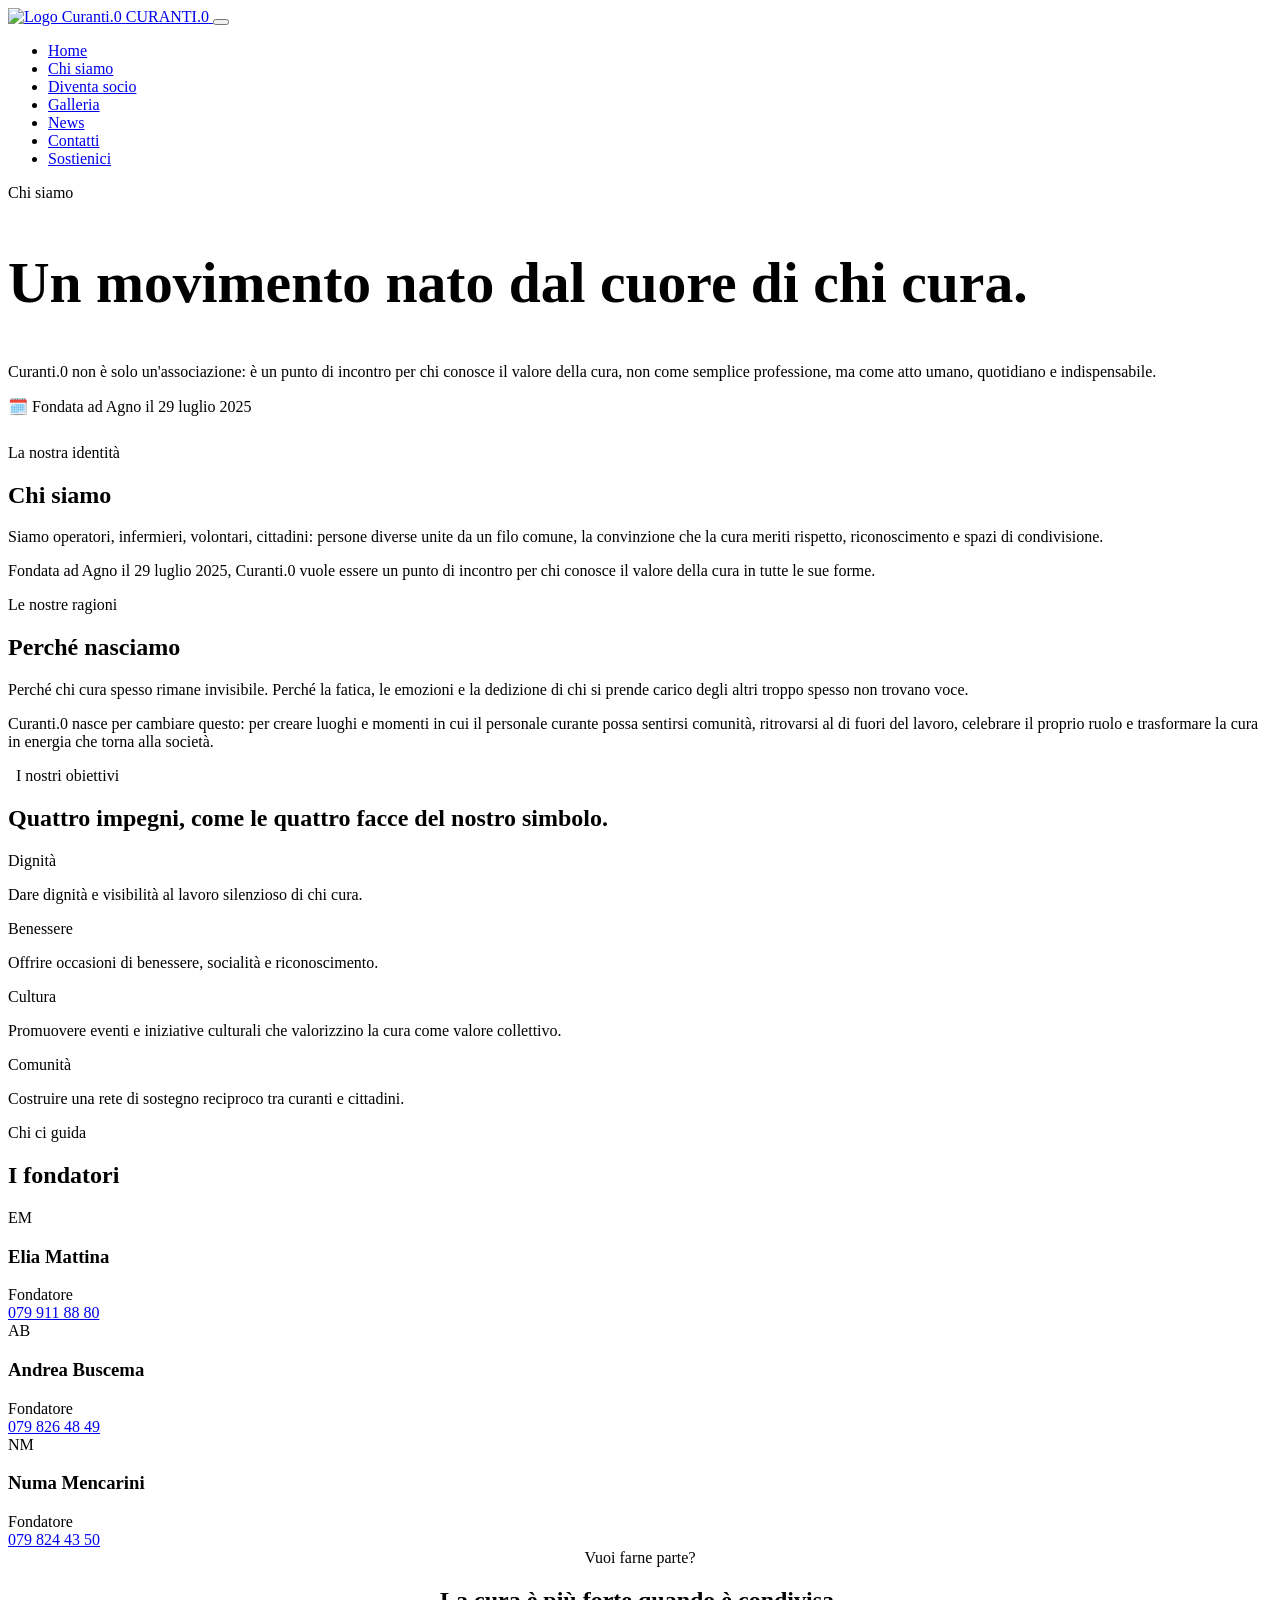
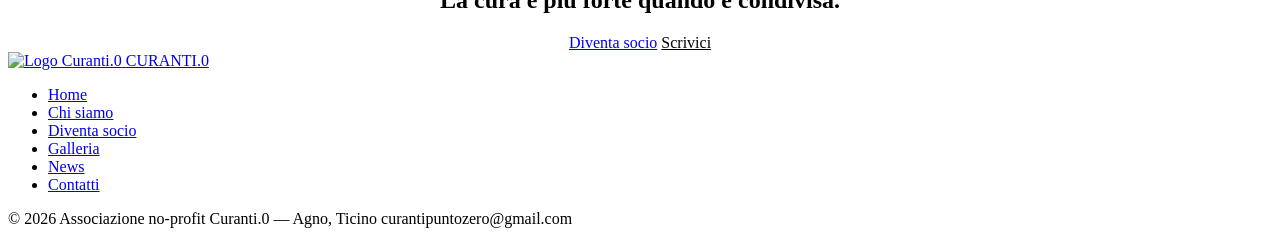
==== chi-siamo.html @ eda499f6 "Add files via upload PRIMO CARICAMENTO SITO" ====
<!DOCTYPE html>
<html lang="it">
<head>
<meta charset="UTF-8">
<meta name="viewport" content="width=device-width, initial-scale=1.0">
<title>Chi siamo — Curanti.0</title>
<meta name="description" content="Curanti.0 nasce ad Agno il 29 luglio 2025: scopri la nostra storia, perché siamo nati e i nostri obiettivi.">
<link rel="icon" href="assets/logo-mark.png">
<link rel="stylesheet" href="css/style.css">
</head>
<body>

<header class="site-header">
  <nav class="nav">
    <a href="index.html" class="brand">
      <img src="assets/logo-mark.png" alt="Logo Curanti.0">
      <span class="brand-word">CURANTI<span class="zero">.0</span></span>
    </a>
    <button class="nav-toggle" aria-label="Apri il menu" aria-expanded="false">
      <span></span>
    </button>
    <ul class="nav-links">
      <li><a href="index.html">Home</a></li>
      <li><a href="chi-siamo.html" aria-current="page">Chi siamo</a></li>
      <li><a href="diventa-socio.html">Diventa socio</a></li>
      <li><a href="galleria.html">Galleria</a></li>
      <li><a href="news.html">News</a></li>
      <li><a href="contatti.html">Contatti</a></li>
      <li><a href="diventa-socio.html" class="nav-cta">Sostienici</a></li>
    </ul>
  </nav>
</header>

<main>

  <section class="hero wrap" style="padding-bottom: 10px;">
    <div>
      <span class="eyebrow">Chi siamo</span>
      <h1 style="font-size: clamp(2.2rem, 4.6vw, 3.6rem);">Un movimento nato dal cuore di chi cura.</h1>
      <p class="lede">Curanti.0 non è solo un'associazione: è un punto di incontro per chi conosce il valore della cura, non come semplice professione, ma come atto umano, quotidiano e indispensabile.</p>
      <div class="badge">🗓️ Fondata ad Agno il 29 luglio 2025</div>
    </div>
      <div class="hero-visual mini" aria-hidden="true">
      <img src="assets/logo-mark.png" alt="" class="hero-logo-img">
    </div>
    </div>
</section>

  <section>
    <div class="wrap grid-2 reveal">
      <div>
        <span class="eyebrow">La nostra identità</span>
        <h2>Chi siamo</h2>
      </div>
      <div>
        <p>Siamo operatori, infermieri, volontari, cittadini: persone diverse unite da un filo comune, la convinzione che la cura meriti rispetto, riconoscimento e spazi di condivisione.</p>
        <p>Fondata ad Agno il 29 luglio 2025, Curanti.0 vuole essere un punto di incontro per chi conosce il valore della cura in tutte le sue forme.</p>
      </div>
    </div>
  </section>

  <section class="section-alt">
    <div class="wrap grid-2 reveal">
      <div>
        <span class="eyebrow">Le nostre ragioni</span>
        <h2>Perché nasciamo</h2>
      </div>
      <div>
        <p>Perché chi cura spesso rimane invisibile. Perché la fatica, le emozioni e la dedizione di chi si prende carico degli altri troppo spesso non trovano voce.</p>
        <p>Curanti.0 nasce per cambiare questo: per creare luoghi e momenti in cui il personale curante possa sentirsi comunità, ritrovarsi al di fuori del lavoro, celebrare il proprio ruolo e trasformare la cura in energia che torna alla società.</p>
      </div>
    </div>
  </section>

  <section>
    <div class="wrap">
      <div class="section-head reveal">
        <span class="eyebrow"><span class="cross-dots"><span></span><span></span><span></span><span></span></span>&nbsp; I nostri obiettivi</span>
        <h2>Quattro impegni, come le quattro facce del nostro simbolo.</h2>
      </div>
      <div class="obj-cross reveal">
        <div class="obj-card c-forest">
          <span class="num">Dignità</span>
          <p>Dare dignità e visibilità al lavoro silenzioso di chi cura.</p>
        </div>
        <div class="obj-card c-amber">
          <span class="num">Benessere</span>
          <p>Offrire occasioni di benessere, socialità e riconoscimento.</p>
        </div>
        <div class="obj-card c-teal">
          <span class="num">Cultura</span>
          <p>Promuovere eventi e iniziative culturali che valorizzino la cura come valore collettivo.</p>
        </div>
        <div class="obj-card c-vermillion">
          <span class="num">Comunità</span>
          <p>Costruire una rete di sostegno reciproco tra curanti e cittadini.</p>
        </div>
      </div>
    </div>
  </section>

  <section class="section-alt">
    <div class="wrap">
      <div class="section-head reveal">
        <span class="eyebrow">Chi ci guida</span>
        <h2>I fondatori</h2>
      </div>
      <div class="grid-3 reveal">
        <div class="founder-card">
          <div class="founder-avatar" style="background:var(--forest);">EM</div>
          <h3>Elia Mattina</h3>
          <p style="margin:0;">Fondatore</p>
          <a href="tel:+41799118880">079 911 88 80</a>
        </div>
        <div class="founder-card">
          <div class="founder-avatar" style="background:var(--teal);">AB</div>
          <h3>Andrea Buscema</h3>
          <p style="margin:0;">Fondatore</p>
          <a href="tel:+41798264849">079 826 48 49</a>
        </div>
        <div class="founder-card">
          <div class="founder-avatar" style="background:var(--vermillion);">NM</div>
          <h3>Numa Mencarini</h3>
          <p style="margin:0;">Fondatore</p>
          <a href="tel:+41798244350">079 824 43 50</a>
        </div>
      </div>
    </div>
  </section>

  <section class="section-dark">
    <div class="wrap reveal" style="text-align:center;">
      <span class="eyebrow" style="justify-content:center;">Vuoi farne parte?</span>
      <h2>La cura è più forte quando è condivisa.</h2>
      <div class="btn-row" style="justify-content:center;">
        <a href="diventa-socio.html" class="btn btn-primary">Diventa socio</a>
        <a href="contatti.html" class="btn btn-ghost" style="border-color:var(--paper); color:var(--paper);">Scrivici</a>
      </div>
    </div>
  </section>

</main>

<footer class="site-footer">
  <div class="wrap">
    <div class="footer-top">
      <a href="index.html" class="footer-brand">
        <img src="assets/logo-mark.png" alt="Logo Curanti.0">
        <span class="brand-word">CURANTI<span class="zero">.0</span></span>
      </a>
      <ul class="footer-nav">
        <li><a href="index.html">Home</a></li>
        <li><a href="chi-siamo.html">Chi siamo</a></li>
        <li><a href="diventa-socio.html">Diventa socio</a></li>
        <li><a href="galleria.html">Galleria</a></li>
        <li><a href="news.html">News</a></li>
        <li><a href="contatti.html">Contatti</a></li>
      </ul>
    </div>
    <div class="footer-bottom">
      <span>© 2026 Associazione no-profit Curanti.0 — Agno, Ticino</span>
      <span>curantipuntozero@gmail.com</span>
    </div>
  </div>
</footer>

<script src="js/script.js"></script>
</body>
</html>
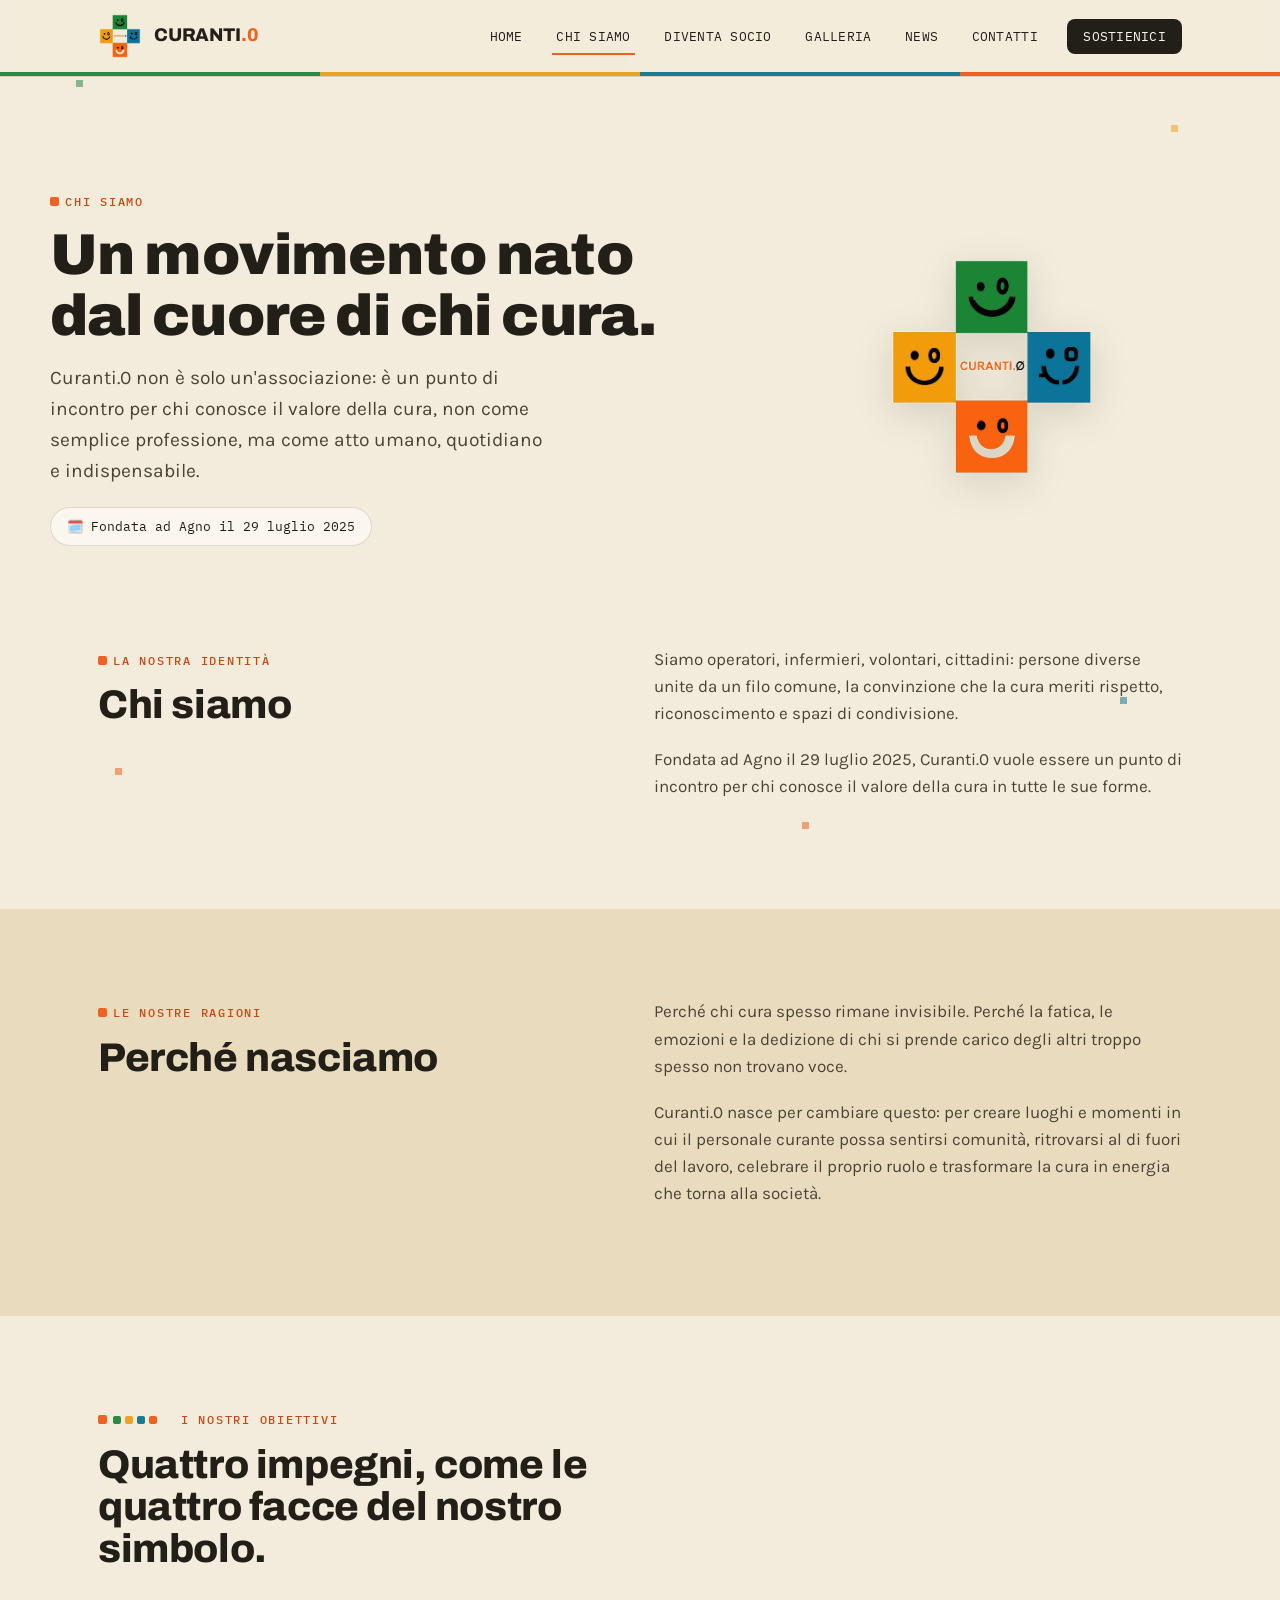
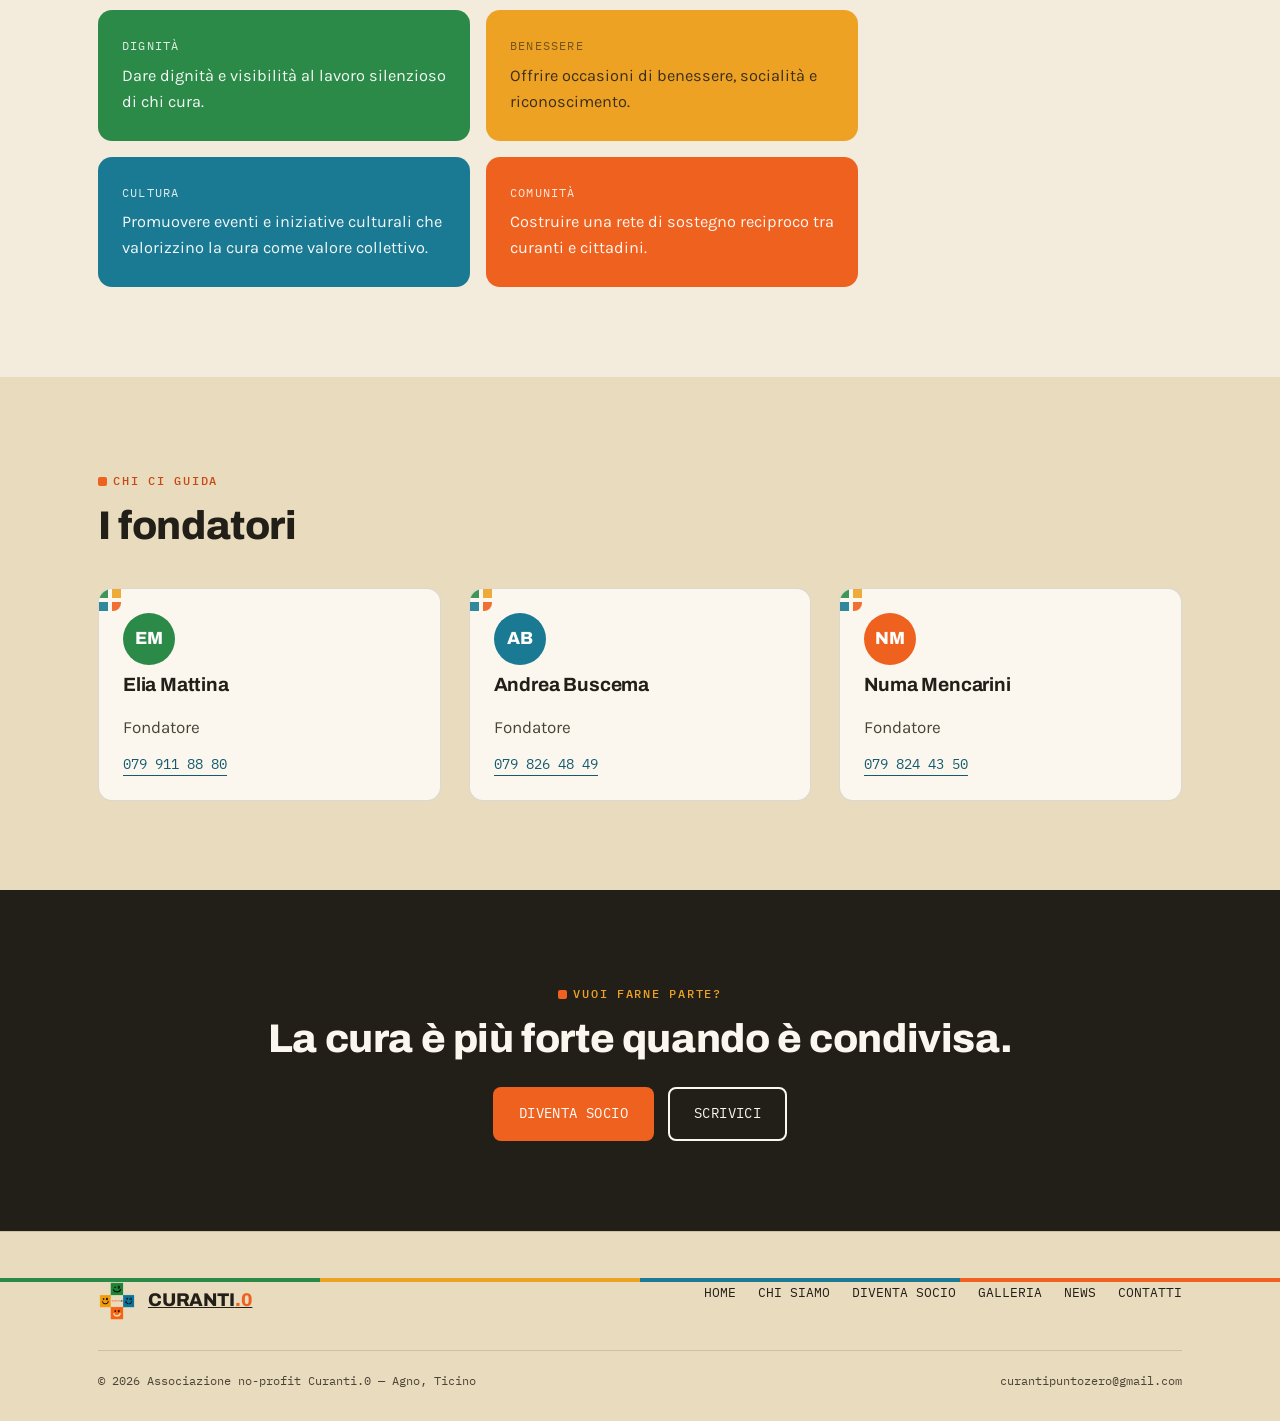
==== commit e6696baa: "Add files via upload correzione primo invio file" ====
--- a/chi-siamo.html
+++ b/chi-siamo.html
@@ -5,15 +5,15 @@
 <meta name="viewport" content="width=device-width, initial-scale=1.0">
 <title>Chi siamo — Curanti.0</title>
 <meta name="description" content="Curanti.0 nasce ad Agno il 29 luglio 2025: scopri la nostra storia, perché siamo nati e i nostri obiettivi.">
-<link rel="icon" href="assets/logo-mark.png">
-<link rel="stylesheet" href="css/style.css">
+<link rel="icon" href="logo-mark.png">
+<link rel="stylesheet" href="style.css">
 </head>
 <body>
 
 <header class="site-header">
   <nav class="nav">
     <a href="index.html" class="brand">
-      <img src="assets/logo-mark.png" alt="Logo Curanti.0">
+      <img src="logo-mark.png" alt="Logo Curanti.0">
       <span class="brand-word">CURANTI<span class="zero">.0</span></span>
     </a>
     <button class="nav-toggle" aria-label="Apri il menu" aria-expanded="false">
@@ -41,7 +41,7 @@
       <div class="badge">🗓️ Fondata ad Agno il 29 luglio 2025</div>
     </div>
       <div class="hero-visual mini" aria-hidden="true">
-      <img src="assets/logo-mark.png" alt="" class="hero-logo-img">
+      <img src="logo-mark.png" alt="" class="hero-logo-img">
     </div>
     </div>
 </section>
@@ -145,7 +145,7 @@
   <div class="wrap">
     <div class="footer-top">
       <a href="index.html" class="footer-brand">
-        <img src="assets/logo-mark.png" alt="Logo Curanti.0">
+        <img src="logo-mark.png" alt="Logo Curanti.0">
         <span class="brand-word">CURANTI<span class="zero">.0</span></span>
       </a>
       <ul class="footer-nav">
@@ -164,6 +164,6 @@
   </div>
 </footer>
 
-<script src="js/script.js"></script>
+<script src="script.js"></script>
 </body>
 </html>
--- a/style.css
+++ b/style.css
@@ -0,0 +1,679 @@
+/* ===========================================================
+   CURANTI.0 — Design system
+   Palette derivata dal logomark a croce (verde / ambra / teal / vermiglio)
+   =========================================================== */
+
+@import url('https://fonts.googleapis.com/css2?family=Archivo:ital,wght@0,500;0,600;0,700;0,800;0,900;1,600&family=Karla:ital,wght@0,400;0,500;0,600;0,700;1,400&family=IBM+Plex+Mono:wght@400;500&display=swap');
+
+:root{
+  /* --- colore --- */
+  --cream:        #F3ECDC;
+  --cream-deep:   #E9DBBD;
+  --paper:        #FBF7EE;
+  --ink:          #221F19;
+  --ink-soft:     #4A4438;
+
+  --forest:       #2C8A49;
+  --forest-deep:  #1F6837;
+  --amber:        #EEA224;
+  --amber-deep:   #C97F0F;
+  --teal:         #1B7A93;
+  --teal-deep:    #145B6E;
+  --vermillion:   #EF611E;
+  --vermillion-deep: #C84813;
+  --coral:        #E15845;
+
+  --line: rgba(34,31,25,0.14);
+
+  /* --- tipografia --- */
+  --font-display: 'Archivo', sans-serif;
+  --font-body: 'Karla', sans-serif;
+  --font-mono: 'IBM Plex Mono', monospace;
+
+  /* --- misure --- */
+  --maxw: 1180px;
+  --radius: 14px;
+  --radius-sm: 8px;
+}
+
+*, *::before, *::after{ box-sizing: border-box; }
+
+html{ scroll-behavior: smooth; }
+@media (prefers-reduced-motion: reduce){
+  html{ scroll-behavior: auto; }
+  *, *::before, *::after{
+    animation-duration: 0.001ms !important;
+    animation-iteration-count: 1 !important;
+    transition-duration: 0.001ms !important;
+    scroll-behavior: auto !important;
+  }
+}
+
+body{
+  margin: 0;
+  background: var(--cream);
+  color: var(--ink);
+  font-family: var(--font-body);
+  font-size: 17px;
+  line-height: 1.6;
+  -webkit-font-smoothing: antialiased;
+}
+
+img{ max-width: 100%; display: block; }
+a{ color: inherit; }
+
+h1,h2,h3{
+  font-family: var(--font-display);
+  font-weight: 800;
+  line-height: 1.05;
+  margin: 0 0 0.5em;
+  letter-spacing: -0.01em;
+}
+h1{ font-size: clamp(2.4rem, 5.4vw, 4.4rem); font-weight: 900; }
+h2{ font-size: clamp(1.7rem, 3.2vw, 2.5rem); }
+h3{ font-size: 1.2rem; font-weight: 700; }
+
+p{ margin: 0 0 1.1em; color: var(--ink-soft); max-width: 62ch; }
+
+.eyebrow{
+  display: inline-flex;
+  align-items: center;
+  gap: 0.5em;
+  font-family: var(--font-mono);
+  font-size: 0.78rem;
+  letter-spacing: 0.14em;
+  text-transform: uppercase;
+  color: var(--vermillion-deep);
+  font-weight: 500;
+  margin-bottom: 1.1em;
+}
+.eyebrow::before{
+  content:'';
+  display:block;
+  width: 9px; height: 9px;
+  background: var(--vermillion);
+  border-radius: 2px;
+}
+
+.wrap{
+  max-width: var(--maxw);
+  margin: 0 auto;
+  padding: 0 clamp(20px, 4vw, 48px);
+}
+
+:focus-visible{
+  outline: 3px solid var(--teal);
+  outline-offset: 3px;
+  border-radius: 4px;
+}
+
+/* ---------------- Cross dot motif (piccolo, usato come divisore ricorrente) ---------------- */
+.cross-dots{
+  display: inline-grid;
+  grid-template-columns: repeat(4, 8px);
+  gap: 4px;
+  vertical-align: middle;
+}
+.cross-dots span{ width: 8px; height: 8px; border-radius: 2px; }
+.cross-dots span:nth-child(1){ background: var(--forest); }
+.cross-dots span:nth-child(2){ background: var(--amber); }
+.cross-dots span:nth-child(3){ background: var(--teal); }
+.cross-dots span:nth-child(4){ background: var(--vermillion); }
+
+/* ---------------- Header / nav ---------------- */
+.site-header{
+  position: sticky;
+  top: 0;
+  z-index: 50;
+  background: rgba(243,236,220,0.86);
+  backdrop-filter: saturate(140%) blur(10px);
+  border-bottom: 1px solid var(--line);
+}
+.site-header::after{
+  content: "";
+  display: block;
+  height: 4px;
+  background: linear-gradient(to right,
+    var(--forest) 0 25%, var(--amber) 25% 50%,
+    var(--teal) 50% 75%, var(--vermillion) 75% 100%);
+}
+.site-footer{ position: relative; }
+.site-footer::before{
+  content: "";
+  display: block;
+  height: 4px;
+  background: linear-gradient(to right,
+    var(--forest) 0 25%, var(--amber) 25% 50%,
+    var(--teal) 50% 75%, var(--vermillion) 75% 100%);
+}
+
+/* Texture di fondo: piccoli quadrati sparsi nei quattro colori del logomark,
+   stessa "grammatica" visiva della croce — non un gradiente decorativo generico */
+body{ position: relative; }
+body::before{
+  content: "";
+  position: fixed;
+  inset: 0;
+  z-index: -1;
+  pointer-events: none;
+  opacity: .55;
+  background-image:
+    linear-gradient(var(--forest) 0 0), linear-gradient(var(--amber) 0 0),
+    linear-gradient(var(--teal) 0 0), linear-gradient(var(--vermillion) 0 0),
+    linear-gradient(var(--forest) 0 0), linear-gradient(var(--vermillion) 0 0);
+  background-size: 7px 7px;
+  background-repeat: no-repeat;
+  background-position:
+    6% 9%, 92% 14%, 88% 78%, 9% 86%, 48% 6%, 63% 92%;
+}
+@media (max-width: 640px){ body::before{ opacity: .35; } }
+.nav{
+  display: flex;
+  align-items: center;
+  justify-content: space-between;
+  padding: 14px clamp(20px, 4vw, 48px);
+  max-width: var(--maxw);
+  margin: 0 auto;
+}
+.brand{
+  display: flex;
+  align-items: center;
+  gap: 12px;
+  text-decoration: none;
+  color: var(--ink);
+}
+.brand img{
+  width: 44px; height: 44px;
+  object-fit: contain;
+}
+.brand-word{
+  font-family: var(--font-display);
+  font-weight: 800;
+  font-size: 1.15rem;
+  letter-spacing: -0.01em;
+}
+.brand-word .zero{ color: var(--vermillion); }
+
+.nav-links{
+  display: flex;
+  align-items: center;
+  gap: clamp(8px, 2vw, 30px);
+  list-style: none;
+  margin: 0; padding: 0;
+  font-family: var(--font-mono);
+  font-size: 0.82rem;
+  letter-spacing: 0.02em;
+  text-transform: uppercase;
+}
+.nav-links a{
+  text-decoration: none;
+  padding: 8px 4px;
+  border-bottom: 2px solid transparent;
+  transition: border-color .15s ease, color .15s ease;
+}
+.nav-links a:hover, .nav-links a[aria-current="page"]{
+  border-color: var(--vermillion);
+}
+.nav-cta{
+  font-family: var(--font-mono) !important;
+  background: var(--ink);
+  color: var(--paper) !important;
+  padding: 9px 16px !important;
+  border-radius: var(--radius-sm);
+  border-bottom: none !important;
+}
+.nav-cta:hover{ background: var(--vermillion-deep); border-color: transparent !important; }
+
+.nav-toggle{
+  display: none;
+  background: none;
+  border: 1px solid var(--line);
+  border-radius: 8px;
+  width: 42px; height: 38px;
+  cursor: pointer;
+  align-items: center;
+  justify-content: center;
+}
+.nav-toggle span, .nav-toggle span::before, .nav-toggle span::after{
+  content:'';
+  display:block;
+  width: 18px; height: 2px;
+  background: var(--ink);
+  position: relative;
+  transition: transform .2s ease, opacity .2s ease;
+}
+.nav-toggle span::before{ position:absolute; top:-6px; }
+.nav-toggle span::after{ position:absolute; top:6px; }
+
+@media (max-width: 780px){
+  .nav-toggle{ display: inline-flex; }
+  .nav-links{
+    position: absolute;
+    top: 100%; left: 0; right: 0;
+    background: var(--paper);
+    flex-direction: column;
+    align-items: flex-start;
+    gap: 4px;
+    padding: 14px clamp(20px,4vw,48px) 20px;
+    border-bottom: 1px solid var(--line);
+    display: none;
+  }
+  .nav-links.open{ display: flex; }
+  .nav-links a{ width: 100%; padding: 10px 0; }
+  .nav-cta{ width: fit-content; }
+}
+
+/* ---------------- Buttons ---------------- */
+.btn{
+  display: inline-flex;
+  align-items: center;
+  gap: 0.5em;
+  font-family: var(--font-mono);
+  font-size: 0.85rem;
+  letter-spacing: 0.03em;
+  text-transform: uppercase;
+  text-decoration: none;
+  padding: 14px 24px;
+  border-radius: var(--radius-sm);
+  border: 2px solid transparent;
+  cursor: pointer;
+  transition: transform .15s ease, background .15s ease, border-color .15s ease, color .15s ease;
+}
+.btn:hover{ transform: translateY(-2px); }
+.btn-primary{ background: var(--vermillion); color: #fff; }
+.btn-primary:hover{ background: var(--vermillion-deep); }
+.btn-ghost{ background: transparent; border-color: var(--ink); color: var(--ink); }
+.btn-ghost:hover{ background: var(--ink); color: var(--paper); }
+.btn-row{ display: flex; flex-wrap: wrap; gap: 14px; margin-top: 1.6em; }
+
+/* ---------------- Hero ---------------- */
+.hero{
+  padding: clamp(56px, 9vw, 110px) 0 clamp(40px, 6vw, 70px);
+  display: grid;
+  grid-template-columns: 1.15fr 0.85fr;
+  gap: clamp(24px, 5vw, 60px);
+  align-items: center;
+}
+.hero h1{ margin-bottom: 0.3em; }
+.hero .lede{ font-size: 1.2rem; max-width: 46ch; }
+
+.hero-visual{
+  position: relative;
+  aspect-ratio: 1 / 1;
+  max-width: 420px;
+  justify-self: center;
+}
+.hero-cross{
+  display: grid;
+  grid-template-columns: repeat(3, 1fr);
+  grid-template-rows: repeat(3, 1fr);
+  width: 100%; height: 100%;
+  gap: 10px;
+}
+.hero-cross .cell{
+  border-radius: var(--radius);
+  opacity: 0;
+  transform: scale(.7);
+  animation: pop .55s cubic-bezier(.2,.8,.3,1.2) forwards;
+}
+.hero-cross .cell.top{ grid-column: 2; grid-row: 1; background: var(--forest); animation-delay: .05s;}
+.hero-cross .cell.left{ grid-column: 1; grid-row: 2; background: var(--amber); animation-delay: .17s;}
+.hero-cross .cell.center{ grid-column: 2; grid-row: 2; background: var(--paper); display:flex; align-items:center; justify-content:center; animation-delay: .29s; border: 1px solid var(--line);}
+.hero-cross .cell.right{ grid-column: 3; grid-row: 2; background: var(--teal); animation-delay: .41s;}
+.hero-cross .cell.bottom{ grid-column: 2; grid-row: 3; background: var(--vermillion); animation-delay: .53s;}
+.hero-cross .cell.center span{
+  font-family: var(--font-display);
+  font-weight: 900;
+  color: var(--vermillion);
+  font-size: clamp(0.9rem, 2vw, 1.3rem);
+}
+@keyframes pop{
+  to{ opacity: 1; transform: scale(1); }
+}
+@media (prefers-reduced-motion: reduce){
+  .hero-cross .cell{ opacity: 1; transform: scale(1); animation: none; }
+}
+
+@media (max-width: 860px){
+  .hero{ grid-template-columns: 1fr; }
+  .hero-visual{ order: -1; max-width: 260px; }
+}
+
+.hero-visual.mini{ max-width: 210px; }
+.hero-logo-img{
+  width: 100%;
+  height: auto;
+  display: block;
+  filter: drop-shadow(0 18px 30px rgba(31, 26, 20, 0.16));
+}
+.hero-visual.mini .hero-logo-img{
+  filter: drop-shadow(0 10px 18px rgba(31, 26, 20, 0.14));
+}
+@media (max-width: 860px){ .hero-visual.mini{ max-width: 170px; } }
+
+/* ---------------- Sections ---------------- */
+section{ padding: clamp(50px, 7vw, 90px) 0; }
+.section-alt{ background: var(--cream-deep); }
+.section-dark{ background: var(--ink); color: var(--paper); }
+.section-dark p{ color: rgba(251,247,238,0.78); }
+.section-dark .eyebrow{ color: var(--amber); }
+
+.section-head{ max-width: 62ch; margin-bottom: 2.4em; }
+
+.divider-swoosh{
+  width: 130px;
+  height: 18px;
+  margin: 1.6em 0 1.8em;
+}
+
+/* Timbro a croce nell'angolo delle card — miniatura del logomark, non un bordo generico */
+.info-card, .founder-card, .fee-card, .news-card{ position: relative; overflow: hidden; }
+.info-card::before, .founder-card::before, .fee-card::before, .news-card::before{
+  content: "";
+  position: absolute;
+  top: 0; left: 0;
+  width: 22px; height: 22px;
+  background-image:
+    linear-gradient(var(--forest) 0 0), linear-gradient(var(--amber) 0 0),
+    linear-gradient(var(--teal) 0 0), linear-gradient(var(--vermillion) 0 0);
+  background-size: 9px 9px;
+  background-repeat: no-repeat;
+  background-position: 0 0, 13px 0, 0 13px, 13px 13px;
+  border-bottom-right-radius: var(--radius-sm);
+  opacity: .9;
+}
+.fee-card.highlight::before{ opacity: 1; filter: brightness(1.15); }
+
+/* ---------------- Grid / cards ---------------- */
+.grid-2{ display: grid; grid-template-columns: repeat(2, 1fr); gap: clamp(18px, 3vw, 28px); }
+.grid-3{ display: grid; grid-template-columns: repeat(3, 1fr); gap: clamp(18px, 3vw, 28px); }
+@media (max-width: 860px){ .grid-2, .grid-3{ grid-template-columns: 1fr; } }
+
+.card{
+  background: var(--paper);
+  border: 1px solid var(--line);
+  border-radius: var(--radius);
+  padding: clamp(22px, 3vw, 30px);
+}
+
+/* ---- griglia obiettivi a forma di croce (richiama il logomark) ---- */
+.obj-cross{
+  display: grid;
+  grid-template-columns: repeat(2, minmax(0,1fr));
+  grid-template-rows: repeat(2, auto);
+  gap: 16px;
+  max-width: 760px;
+}
+.obj-card{
+  border-radius: var(--radius);
+  padding: 26px 24px;
+  color: #fff;
+  position: relative;
+  overflow: hidden;
+}
+.obj-card .num{
+  font-family: var(--font-mono);
+  font-size: 0.75rem;
+  letter-spacing: .1em;
+  text-transform: uppercase;
+  opacity: .85;
+  display: block;
+  margin-bottom: .6em;
+}
+.obj-card p{ color: rgba(255,255,255,0.94); margin: 0; font-size: 1.02rem; }
+.obj-card.c-forest{ background: var(--forest); }
+.obj-card.c-amber{ background: var(--amber); color: var(--ink); }
+.obj-card.c-amber p{ color: rgba(34,31,25,0.88); }
+.obj-card.c-amber .num{ color: rgba(34,31,25,0.7); }
+.obj-card.c-teal{ background: var(--teal); }
+.obj-card.c-vermillion{ background: var(--vermillion); }
+@media (max-width: 640px){
+  .obj-cross{ grid-template-columns: 1fr; }
+}
+
+/* ---------------- Founders ---------------- */
+.founder-card{
+  background: var(--paper);
+  border: 1px solid var(--line);
+  border-radius: var(--radius);
+  padding: 24px;
+  display: flex;
+  flex-direction: column;
+  gap: 10px;
+}
+.founder-avatar{
+  width: 52px; height: 52px;
+  border-radius: 50%;
+  display: flex; align-items: center; justify-content: center;
+  font-family: var(--font-display);
+  font-weight: 800;
+  color: #fff;
+  font-size: 1.1rem;
+}
+.founder-card a{
+  font-family: var(--font-mono);
+  font-size: 0.9rem;
+  text-decoration: none;
+  color: var(--teal-deep);
+  border-bottom: 1px solid var(--teal-deep);
+  width: fit-content;
+}
+
+/* ---------------- Contatti / info cards ---------------- */
+.info-card{
+  background: var(--paper);
+  border: 1px solid var(--line);
+  border-radius: var(--radius);
+  padding: 26px;
+}
+.info-card .label{
+  font-family: var(--font-mono);
+  font-size: .72rem;
+  text-transform: uppercase;
+  letter-spacing: .1em;
+  color: var(--vermillion-deep);
+  display: block;
+  margin-bottom: .5em;
+}
+.info-card .value{
+  font-family: var(--font-display);
+  font-weight: 700;
+  font-size: 1.15rem;
+}
+.info-card a{ text-decoration: none; }
+.info-card a:hover{ text-decoration: underline; }
+
+/* ---------------- Badge ---------------- */
+.badge{
+  display: inline-flex;
+  align-items: center;
+  gap: .6em;
+  font-family: var(--font-mono);
+  font-size: .82rem;
+  background: var(--paper);
+  border: 1px solid var(--line);
+  padding: 8px 16px;
+  border-radius: 100px;
+}
+
+/* ---------------- Fee cards (diventa socio) ---------------- */
+.fee-card{
+  border-radius: var(--radius);
+  padding: 28px;
+  border: 2px solid var(--ink);
+  background: var(--paper);
+}
+.fee-card.highlight{ background: var(--ink); color: var(--paper); border-color: var(--ink); }
+.fee-card.highlight p{ color: rgba(251,247,238,0.78); }
+.fee-price{
+  font-family: var(--font-display);
+  font-weight: 900;
+  font-size: 2.4rem;
+  margin: .2em 0 .1em;
+}
+.fee-price span{ font-family: var(--font-mono); font-size: 0.9rem; font-weight: 400; opacity: .7; }
+
+.steps{ counter-reset: step; list-style: none; margin: 0; padding: 0; }
+.steps li{
+  counter-increment: step;
+  display: grid;
+  grid-template-columns: 44px 1fr;
+  gap: 18px;
+  padding: 20px 0;
+  border-top: 1px solid var(--line);
+}
+.steps li:last-child{ border-bottom: 1px solid var(--line); }
+.steps li::before{
+  content: counter(step, decimal-leading-zero);
+  font-family: var(--font-mono);
+  font-weight: 500;
+  color: var(--vermillion-deep);
+  font-size: 1rem;
+}
+
+/* ---------------- Galleria ---------------- */
+.gallery-grid{
+  display: grid;
+  grid-template-columns: repeat(auto-fill, minmax(220px, 1fr));
+  gap: 14px;
+}
+.gallery-item{
+  aspect-ratio: 1;
+  border-radius: var(--radius-sm);
+  display: flex;
+  align-items: center;
+  justify-content: center;
+  text-align: center;
+  padding: 14px;
+  color: #fff;
+  font-family: var(--font-mono);
+  font-size: .78rem;
+  letter-spacing: .02em;
+  position: relative;
+  overflow: hidden;
+}
+.gallery-item span{ opacity: .92; max-width: 16ch; }
+.gallery-item.c-amber{ color: var(--ink); }
+
+/* ---------------- News ---------------- */
+.news-list{
+  display: flex;
+  flex-direction: column;
+  gap: 18px;
+}
+.news-card{
+  background: var(--paper);
+  border: 1px solid var(--line);
+  border-radius: var(--radius);
+  padding: clamp(20px, 3vw, 28px);
+  display: grid;
+  grid-template-columns: 1fr;
+  gap: 8px;
+}
+.news-tag{
+  font-family: var(--font-mono);
+  font-size: .72rem;
+  text-transform: uppercase;
+  letter-spacing: .1em;
+  color: var(--teal-deep);
+  background: rgba(27,122,147,0.1);
+  padding: 5px 12px;
+  border-radius: 100px;
+  width: fit-content;
+}
+.news-meta{
+  font-family: var(--font-mono);
+  font-size: .82rem;
+  color: var(--ink-soft);
+}
+.news-card h3{ margin: .1em 0; }
+.news-card a.news-link{
+  font-family: var(--font-mono);
+  font-size: .9rem;
+  text-decoration: none;
+  color: var(--vermillion-deep);
+  border-bottom: 1px solid var(--vermillion-deep);
+  width: fit-content;
+}
+
+/* ---------------- QR panel (Contatti) ---------------- */
+.qr-panel{
+  display: grid;
+  grid-template-columns: 1.2fr auto;
+  align-items: center;
+  gap: clamp(24px, 5vw, 60px);
+}
+.qr-panel-text h2{ margin: .15em 0 .3em; }
+.qr-image{
+  width: 220px;
+  height: auto;
+  border-radius: var(--radius);
+  filter: drop-shadow(0 14px 26px rgba(31, 26, 20, 0.18));
+  justify-self: center;
+}
+@media (max-width: 720px){
+  .qr-panel{ grid-template-columns: 1fr; text-align: center; }
+  .qr-panel-text > *{ margin-left: auto; margin-right: auto; }
+}
+.empty-state{
+  text-align: center;
+  padding: clamp(30px, 5vw, 50px) 20px;
+  border: 1px dashed var(--line);
+  border-radius: var(--radius);
+  color: var(--ink-soft);
+}
+.empty-state .eyebrow{ justify-content: center; }
+
+.bank-box{
+  font-family: var(--font-mono);
+  background: var(--ink);
+  color: var(--paper);
+  padding: 22px 26px;
+  border-radius: var(--radius);
+  font-size: .92rem;
+  line-height: 1.9;
+}
+.bank-box b{ color: var(--amber); }
+
+/* ---------------- Footer ---------------- */
+.site-footer{
+  border-top: 1px solid var(--line);
+  padding: 46px 0 30px;
+  background: var(--cream-deep);
+}
+.footer-top{
+  display: flex;
+  flex-wrap: wrap;
+  justify-content: space-between;
+  gap: 30px;
+  margin-bottom: 30px;
+}
+.footer-brand{ display: flex; align-items: center; gap: 12px; }
+.footer-brand img{ width: 38px; height: 38px; object-fit: contain; }
+.footer-nav{
+  display: flex;
+  gap: 22px;
+  list-style: none;
+  margin: 0; padding: 0;
+  font-family: var(--font-mono);
+  font-size: .82rem;
+  text-transform: uppercase;
+}
+.footer-nav a{ text-decoration: none; }
+.footer-nav a:hover{ text-decoration: underline; }
+.footer-bottom{
+  display: flex;
+  justify-content: space-between;
+  flex-wrap: wrap;
+  gap: 10px;
+  font-family: var(--font-mono);
+  font-size: .78rem;
+  color: var(--ink-soft);
+  padding-top: 20px;
+  border-top: 1px solid var(--line);
+}
+
+/* ---------------- reveal on scroll ---------------- */
+.reveal{ opacity: 0; transform: translateY(16px); transition: opacity .6s ease, transform .6s ease; }
+.reveal.in{ opacity: 1; transform: translateY(0); }
+@media (prefers-reduced-motion: reduce){ .reveal{ opacity: 1; transform: none; } }
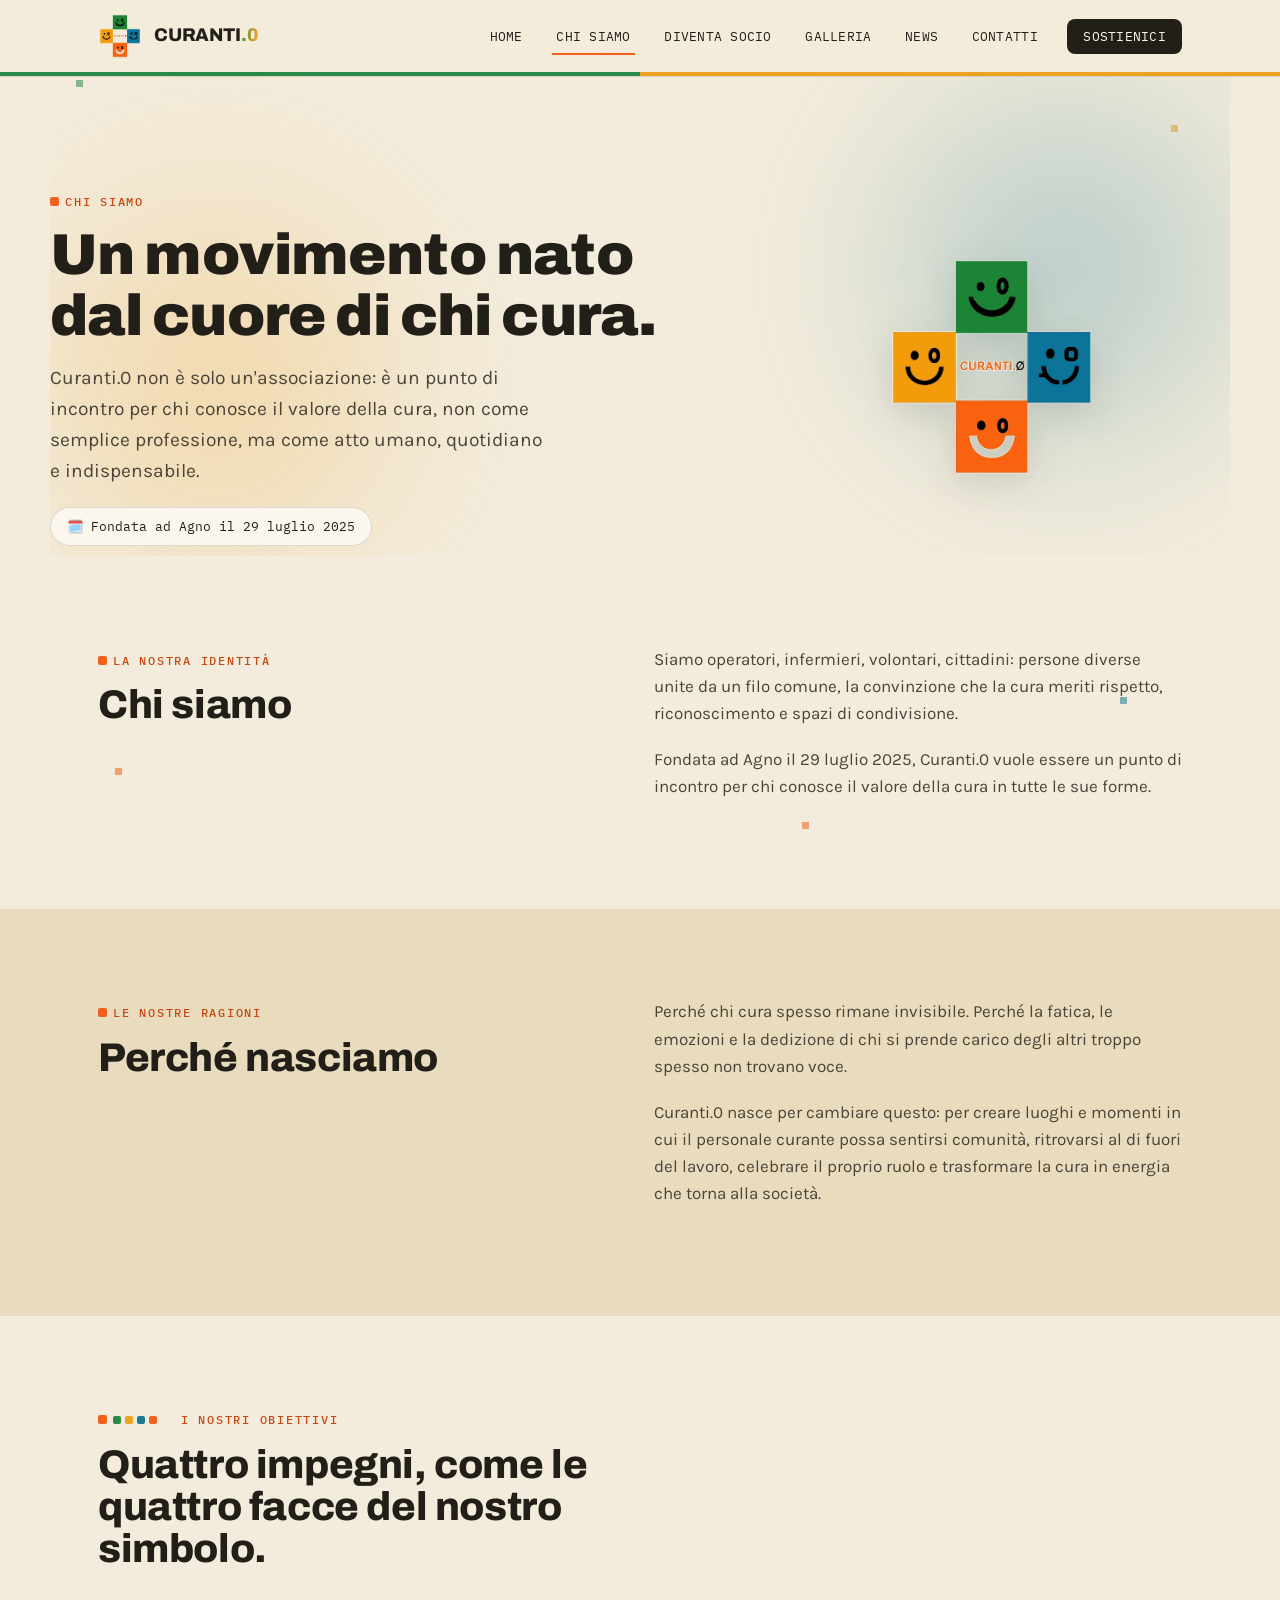
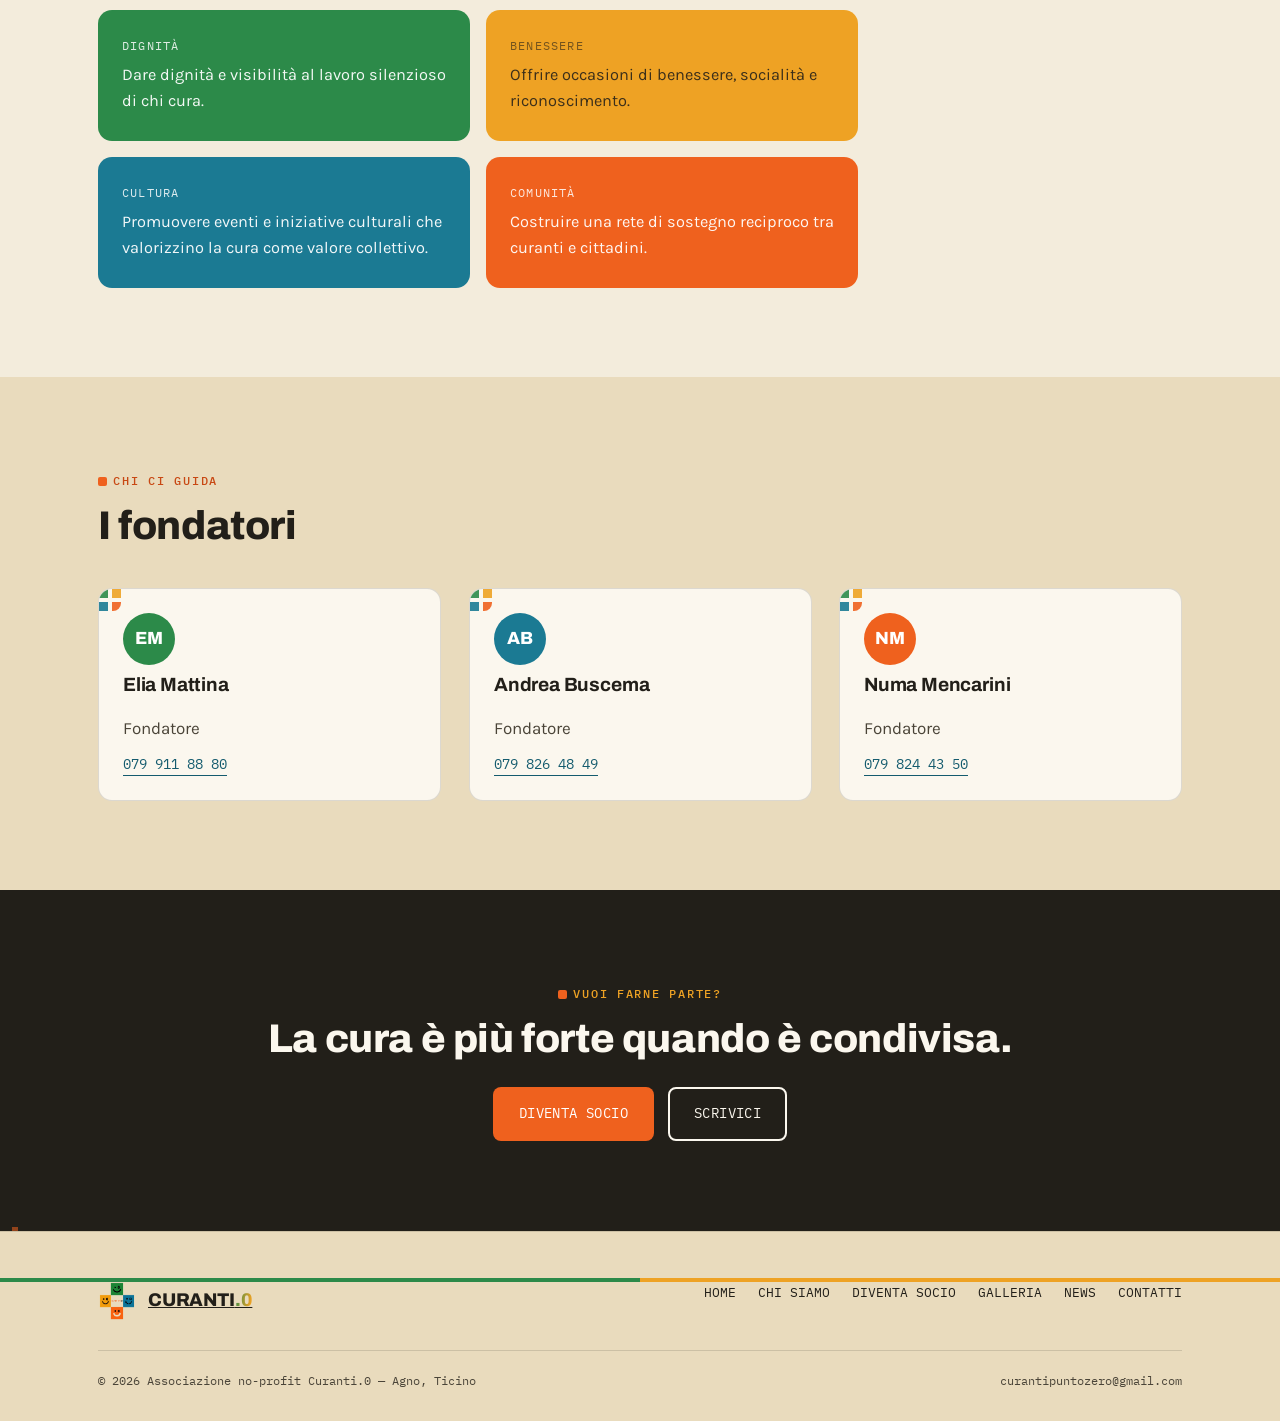
==== commit ff4ead2e: "Restyling: effetti wow mantenendo scheletro e palette Aggiunge una serie di micro-interazioni e dett" ====
--- a/chi-siamo.html
+++ b/chi-siamo.html
@@ -9,6 +9,7 @@
 <link rel="stylesheet" href="style.css">
 </head>
 <body>
+<div class="scroll-progress"></div>
 
 <header class="site-header">
   <nav class="nav">
--- a/style.css
+++ b/style.css
@@ -192,7 +192,18 @@
   font-size: 1.15rem;
   letter-spacing: -0.01em;
 }
-.brand-word .zero{ color: var(--vermillion); }
+.brand-word .zero{
+  background: linear-gradient(100deg, var(--forest), var(--amber), var(--teal), var(--vermillion));
+  background-size: 300% 100%;
+  -webkit-background-clip: text;
+  background-clip: text;
+  color: transparent;
+  animation: grad-shift 7s ease-in-out infinite;
+}
+@keyframes grad-shift{
+  0%,100%{ background-position: 0% 50%; }
+  50%{ background-position: 100% 50%; }
+}
 
 .nav-links{
   display: flex;
@@ -491,6 +502,7 @@
   font-family: var(--font-mono);
   font-size: .82rem;
   background: var(--paper);
+  color: var(--ink);
   border: 1px solid var(--line);
   padding: 8px 16px;
   border-radius: 100px;
@@ -554,6 +566,7 @@
 }
 .gallery-item span{ opacity: .92; max-width: 16ch; }
 .gallery-item.c-amber{ color: var(--ink); }
+.gallery-photo{ width: 100%; height: 100%; object-fit: cover; display: block; }
 
 /* ---------------- News ---------------- */
 .news-list{
@@ -673,7 +686,171 @@
   border-top: 1px solid var(--line);
 }
 
-/* ---------------- reveal on scroll ---------------- */
-.reveal{ opacity: 0; transform: translateY(16px); transition: opacity .6s ease, transform .6s ease; }
-.reveal.in{ opacity: 1; transform: translateY(0); }
-@media (prefers-reduced-motion: reduce){ .reveal{ opacity: 1; transform: none; } }
+/* ---------------- reveal on scroll (a cascata sui figli diretti) ---------------- */
+.reveal > *{
+  opacity: 0;
+  transform: translateY(16px);
+  transition: opacity .55s ease, transform .55s ease;
+}
+.reveal.in > *{ opacity: 1; transform: translateY(0); }
+.reveal.in > *:nth-child(1){ transition-delay: .03s; }
+.reveal.in > *:nth-child(2){ transition-delay: .1s; }
+.reveal.in > *:nth-child(3){ transition-delay: .17s; }
+.reveal.in > *:nth-child(4){ transition-delay: .24s; }
+.reveal.in > *:nth-child(5){ transition-delay: .31s; }
+.reveal.in > *:nth-child(6){ transition-delay: .38s; }
+.reveal.in > *:nth-child(n+7){ transition-delay: .42s; }
+@media (prefers-reduced-motion: reduce){ .reveal > *{ opacity: 1; transform: none; } }
+
+/* ---------------- Scroll progress ---------------- */
+.scroll-progress{
+  position: fixed;
+  top: 0; left: 0;
+  height: 3px;
+  width: 0%;
+  z-index: 100;
+  background: linear-gradient(to right, var(--forest), var(--amber), var(--teal), var(--vermillion));
+}
+
+/* ---------------- Header dinamico allo scroll + shimmer sulla barra cross ---------------- */
+.site-header{ transition: box-shadow .25s ease; }
+.site-header.scrolled{ box-shadow: 0 10px 30px -18px rgba(34,31,25,0.35); }
+.site-header.scrolled .nav{ padding-top: 10px; padding-bottom: 10px; }
+.nav{ transition: padding .25s ease; }
+.site-header::after, .site-footer::before{
+  background-size: 200% 100%;
+  animation: shimmer-bar 9s linear infinite;
+}
+@keyframes shimmer-bar{ to{ background-position: -200% 0; } }
+
+/* ---------------- Aurora animata nell'hero ---------------- */
+.hero{ position: relative; overflow: hidden; }
+.hero::before, .hero::after{
+  content: "";
+  position: absolute;
+  z-index: -1;
+  width: 48vw; height: 48vw;
+  max-width: 520px; max-height: 520px;
+  border-radius: 50%;
+  filter: blur(70px);
+  opacity: .32;
+  pointer-events: none;
+}
+.hero::before{
+  background: radial-gradient(circle, var(--teal), transparent 70%);
+  top: -14%; right: -8%;
+  animation: drift-a 17s ease-in-out infinite alternate;
+}
+.hero::after{
+  background: radial-gradient(circle, var(--amber), transparent 70%);
+  bottom: -18%; left: -8%;
+  animation: drift-b 21s ease-in-out infinite alternate;
+}
+@keyframes drift-a{ to{ transform: translate(-30px, 26px) scale(1.12); } }
+@keyframes drift-b{ to{ transform: translate(26px, -18px) scale(1.08); } }
+@media (max-width: 640px){ .hero::before, .hero::after{ opacity: .2; } }
+
+/* ---------------- Pattern animato nelle sezioni scure ---------------- */
+.section-dark{ position: relative; overflow: hidden; }
+.section-dark::before{
+  content: "";
+  position: absolute;
+  inset: -20%;
+  background-image:
+    linear-gradient(var(--forest) 0 0), linear-gradient(var(--amber) 0 0),
+    linear-gradient(var(--teal) 0 0), linear-gradient(var(--vermillion) 0 0);
+  background-size: 6px 6px;
+  background-repeat: no-repeat;
+  background-position: 10% 22%, 86% 16%, 90% 80%, 15% 86%;
+  opacity: .55;
+  animation: float-dark 15s ease-in-out infinite alternate;
+  pointer-events: none;
+}
+.section-dark .wrap{ position: relative; z-index: 1; }
+@keyframes float-dark{ to{ transform: translate(14px, -10px); } }
+
+/* ---------------- Tilt 3D su card ---------------- */
+.card, .obj-card, .founder-card, .info-card, .fee-card, .news-card, .gallery-item{
+  transform: perspective(900px) rotateX(var(--tiltX,0deg)) rotateY(var(--tiltY,0deg));
+  transition: transform .35s cubic-bezier(.2,.8,.2,1), box-shadow .35s ease, border-color .35s ease;
+  will-change: transform;
+}
+.card:hover, .obj-card:hover, .founder-card:hover, .info-card:hover, .fee-card:hover, .news-card:hover, .gallery-item:hover{
+  box-shadow: 0 22px 44px -22px rgba(34,31,25,0.35);
+}
+.founder-card:hover, .info-card:hover, .news-card:hover, .card:hover{ border-color: var(--teal); }
+.fee-card.highlight:hover{ box-shadow: 0 22px 50px -20px rgba(238,162,36,0.4); }
+
+/* ---------------- Bottoni magnetici + shine ---------------- */
+.btn{ position: relative; overflow: hidden; }
+.btn-primary::after{
+  content: "";
+  position: absolute; inset: 0;
+  background: linear-gradient(115deg, transparent 20%, rgba(255,255,255,.4) 38%, transparent 55%);
+  transform: translateX(-120%);
+  transition: transform .6s ease;
+}
+.btn-primary:hover::after{ transform: translateX(120%); }
+
+/* ---------------- Galleria: hover, overlay, lightbox ---------------- */
+.gallery-item{ cursor: zoom-in; }
+.gallery-photo{ transition: transform .5s ease; }
+.gallery-item:hover .gallery-photo{ transform: scale(1.08); }
+.gallery-item::after{
+  content: "";
+  position: absolute; inset: 0;
+  background: linear-gradient(to top, rgba(34,31,25,.5), transparent 55%);
+  opacity: 0;
+  transition: opacity .3s ease;
+}
+.gallery-item:hover::after{ opacity: 1; }
+
+.lightbox{
+  position: fixed; inset: 0;
+  background: rgba(17,15,11,0.92);
+  display: flex; align-items: center; justify-content: center;
+  padding: 30px;
+  z-index: 200;
+  opacity: 0;
+  pointer-events: none;
+  transition: opacity .3s ease;
+}
+.lightbox.open{ opacity: 1; pointer-events: auto; }
+.lightbox img{
+  max-width: min(90vw, 900px);
+  max-height: 85vh;
+  border-radius: var(--radius);
+  box-shadow: 0 30px 70px rgba(0,0,0,.5);
+}
+.lightbox-close{
+  position: absolute; top: 20px; right: clamp(20px,4vw,48px);
+  width: 42px; height: 42px;
+  border-radius: 50%;
+  background: var(--paper);
+  color: var(--ink);
+  border: none;
+  font-family: var(--font-mono);
+  font-size: 1.1rem;
+  cursor: pointer;
+}
+
+/* ---------------- Testo cinetico hero (titolo principale) ---------------- */
+.kinetic-h1 .line{ display: block; overflow: hidden; }
+.kinetic-h1 .line span{
+  display: inline-block;
+  transform: translateY(115%);
+  animation: line-up .8s cubic-bezier(.2,.8,.2,1) forwards;
+}
+.kinetic-h1 .line:nth-child(1) span{ animation-delay: .1s; }
+.kinetic-h1 .line:nth-child(2) span{ animation-delay: .22s; }
+.kinetic-h1 .line:nth-child(3) span{ animation-delay: .34s; }
+@keyframes line-up{ to{ transform: translateY(0); } }
+
+.accent-grad{
+  background: linear-gradient(100deg, var(--forest), var(--amber), var(--teal), var(--vermillion));
+  background-size: 300% 100%;
+  -webkit-background-clip: text;
+  background-clip: text;
+  color: transparent;
+  animation: grad-shift 7s ease-in-out infinite;
+}
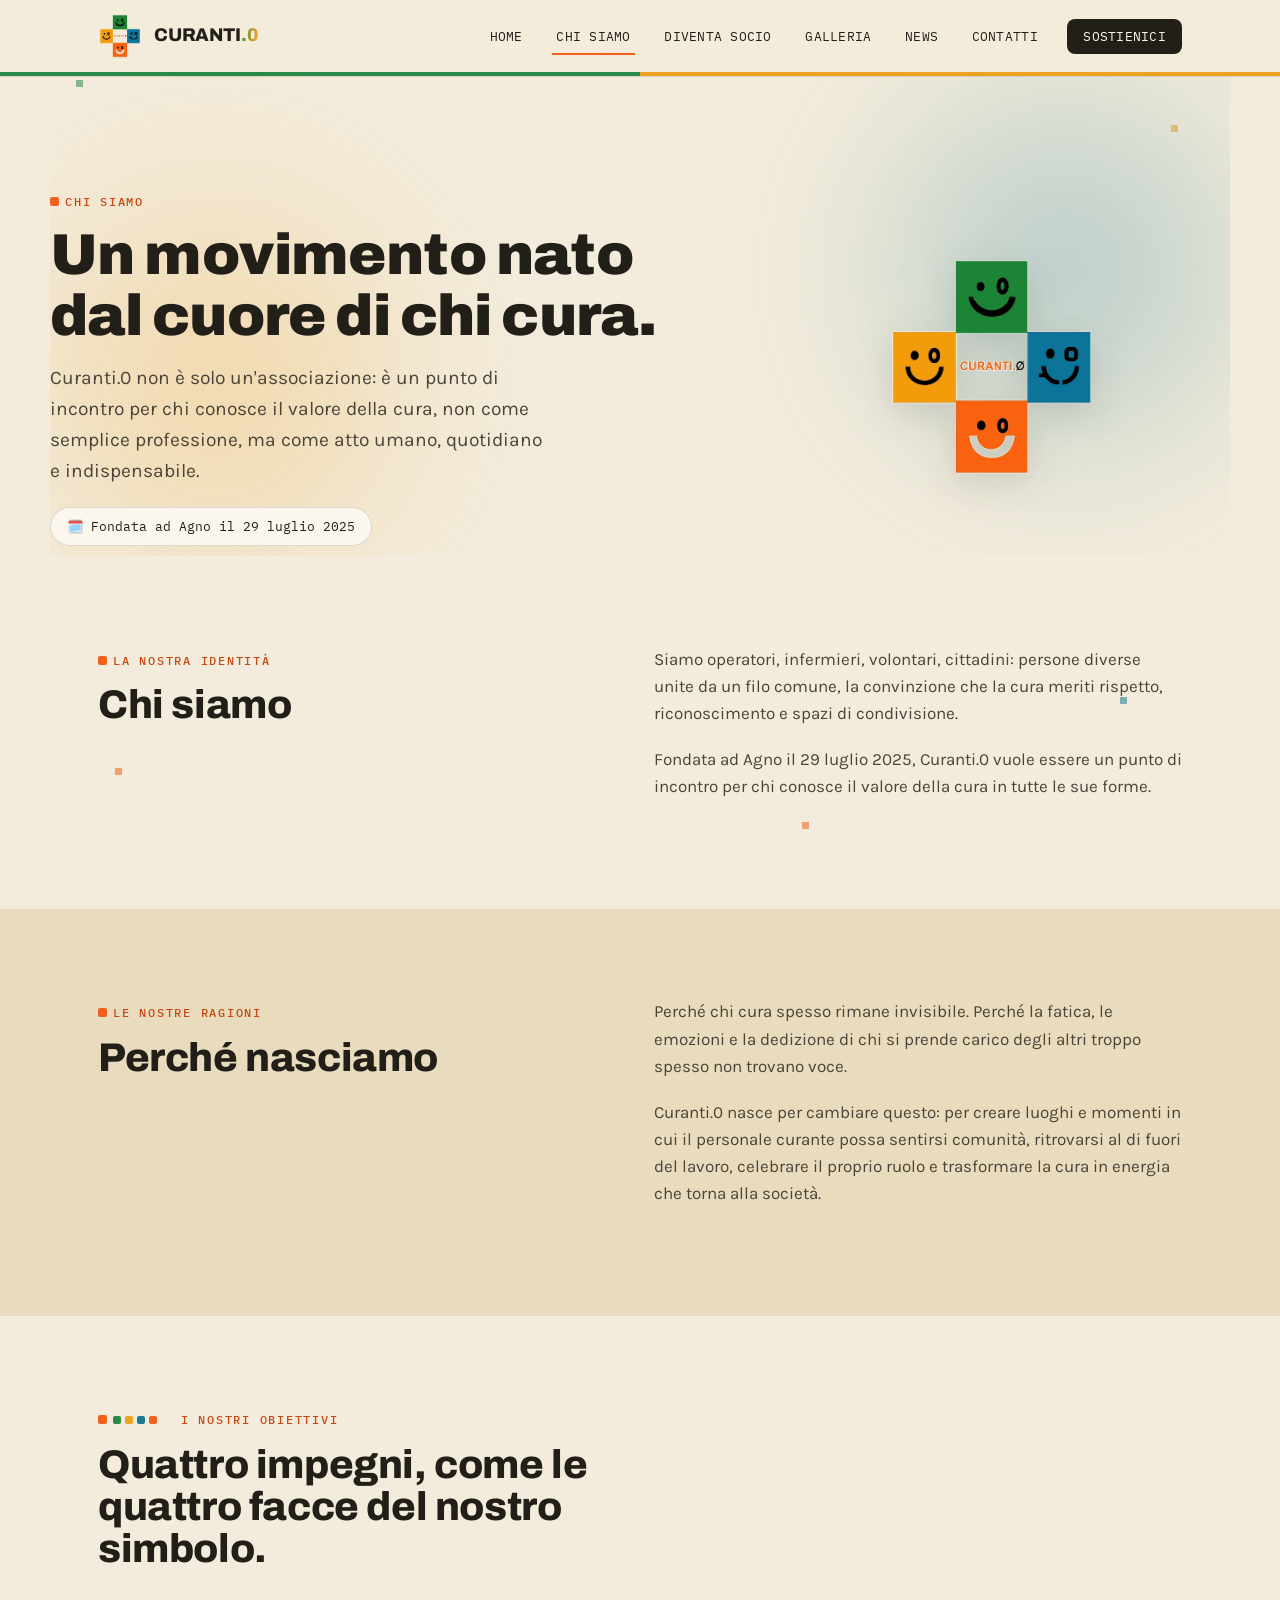
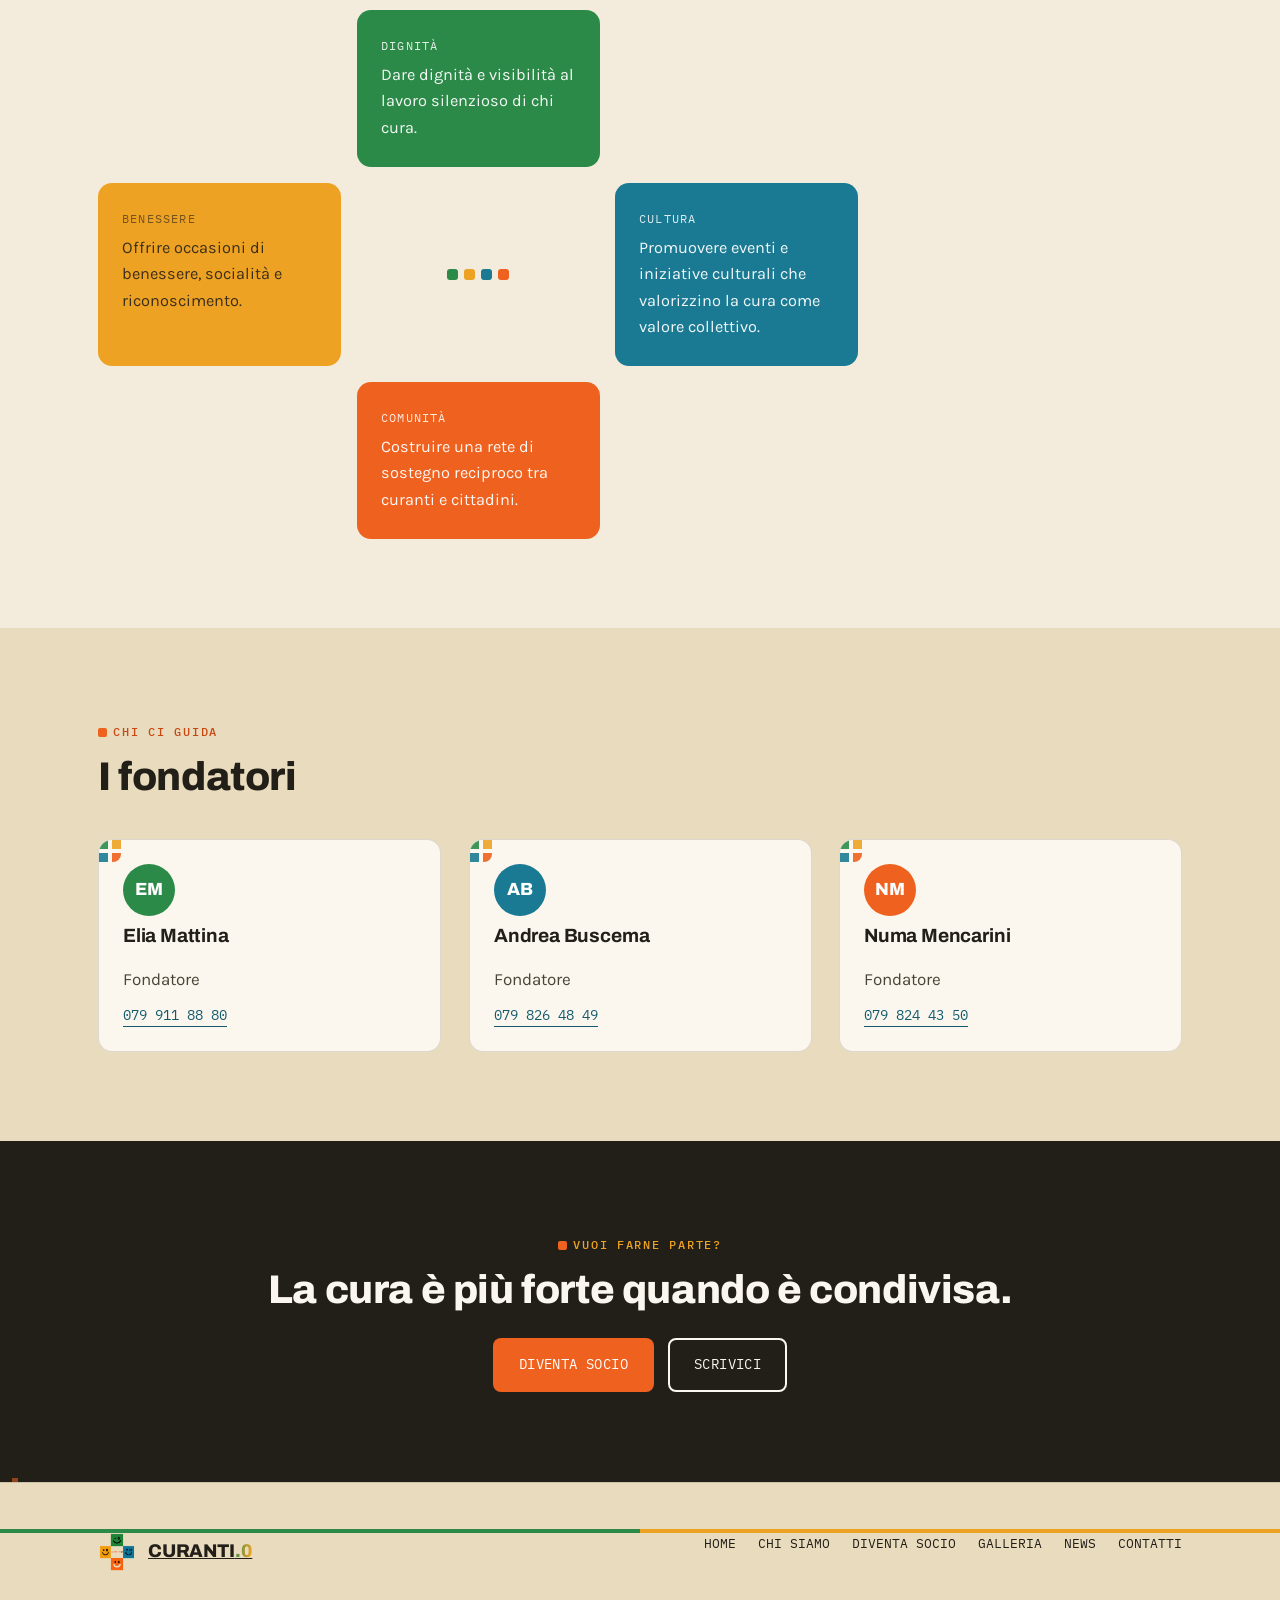
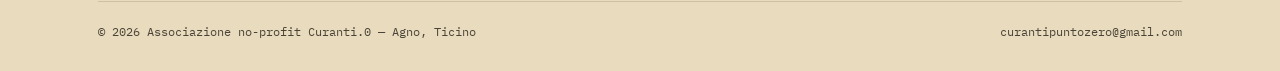
==== commit 792062de: "Croce vera per gli obiettivi, foto in duotono brand, fix tilt dopo reveal - La sezione "obiettivi" (" ====
--- a/chi-siamo.html
+++ b/chi-siamo.html
@@ -80,19 +80,22 @@
         <h2>Quattro impegni, come le quattro facce del nostro simbolo.</h2>
       </div>
       <div class="obj-cross reveal">
-        <div class="obj-card c-forest">
+        <div class="obj-card c-forest cross-top">
           <span class="num">Dignità</span>
           <p>Dare dignità e visibilità al lavoro silenzioso di chi cura.</p>
         </div>
-        <div class="obj-card c-amber">
+        <div class="obj-card c-amber cross-left">
           <span class="num">Benessere</span>
           <p>Offrire occasioni di benessere, socialità e riconoscimento.</p>
         </div>
-        <div class="obj-card c-teal">
+        <div class="obj-cross-center" aria-hidden="true">
+          <span class="cross-dots"><span></span><span></span><span></span><span></span></span>
+        </div>
+        <div class="obj-card c-teal cross-right">
           <span class="num">Cultura</span>
           <p>Promuovere eventi e iniziative culturali che valorizzino la cura come valore collettivo.</p>
         </div>
-        <div class="obj-card c-vermillion">
+        <div class="obj-card c-vermillion cross-bottom">
           <span class="num">Comunità</span>
           <p>Costruire una rete di sostegno reciproco tra curanti e cittadini.</p>
         </div>
--- a/style.css
+++ b/style.css
@@ -407,11 +407,11 @@
   padding: clamp(22px, 3vw, 30px);
 }
 
-/* ---- griglia obiettivi a forma di croce (richiama il logomark) ---- */
+/* ---- griglia obiettivi a vera forma di croce (3x3, come l'hero-cross) ---- */
 .obj-cross{
   display: grid;
-  grid-template-columns: repeat(2, minmax(0,1fr));
-  grid-template-rows: repeat(2, auto);
+  grid-template-columns: repeat(3, minmax(0,1fr));
+  grid-template-rows: repeat(3, auto);
   gap: 16px;
   max-width: 760px;
 }
@@ -438,8 +438,36 @@
 .obj-card.c-amber .num{ color: rgba(34,31,25,0.7); }
 .obj-card.c-teal{ background: var(--teal); }
 .obj-card.c-vermillion{ background: var(--vermillion); }
+
+.obj-cross .cross-top{ grid-column: 2; grid-row: 1; }
+.obj-cross .cross-left{ grid-column: 1; grid-row: 2; }
+.obj-cross-center{
+  grid-column: 2; grid-row: 2;
+  display: flex;
+  align-items: center;
+  justify-content: center;
+}
+.obj-cross-center .cross-dots{ grid-template-columns: repeat(4, 11px); gap: 6px; }
+.obj-cross-center .cross-dots span{ width: 11px; height: 11px; border-radius: 3px; }
+.obj-cross .cross-right{ grid-column: 3; grid-row: 2; }
+.obj-cross .cross-bottom{ grid-column: 2; grid-row: 3; }
+
 @media (max-width: 640px){
-  .obj-cross{ grid-template-columns: 1fr; }
+  .obj-cross{ grid-template-columns: 1fr; grid-template-rows: auto; }
+  .obj-cross .cross-top, .obj-cross .cross-left, .obj-cross .cross-right, .obj-cross .cross-bottom{ grid-column: 1; grid-row: auto; }
+  .obj-cross-center{ display: none; }
+}
+
+/* ingresso "a incastro": i 4 pezzi arrivano da nord/sud/est/ovest e si compongono a croce */
+.obj-cross-center{ transform: scale(.4); transition: transform .5s cubic-bezier(.2,.8,.3,1.2); }
+.reveal.in > .obj-cross-center{ transform: scale(1); }
+.obj-cross.reveal:not(.in) .cross-top.obj-card{ transform: translate(0,-42px) rotate(-7deg) scale(.82) perspective(900px) rotateX(var(--tiltX,0deg)) rotateY(var(--tiltY,0deg)); }
+.obj-cross.reveal:not(.in) .cross-left.obj-card{ transform: translate(-42px,0) rotate(7deg) scale(.82) perspective(900px) rotateX(var(--tiltX,0deg)) rotateY(var(--tiltY,0deg)); }
+.obj-cross.reveal:not(.in) .cross-right.obj-card{ transform: translate(42px,0) rotate(-7deg) scale(.82) perspective(900px) rotateX(var(--tiltX,0deg)) rotateY(var(--tiltY,0deg)); }
+.obj-cross.reveal:not(.in) .cross-bottom.obj-card{ transform: translate(0,42px) rotate(7deg) scale(.82) perspective(900px) rotateX(var(--tiltX,0deg)) rotateY(var(--tiltY,0deg)); }
+.obj-cross .obj-card.obj-card{
+  transform: translate(0,0) rotate(0deg) scale(1) perspective(900px) rotateX(var(--tiltX,0deg)) rotateY(var(--tiltY,0deg));
+  transition: transform .5s cubic-bezier(.2,.8,.3,1.2), box-shadow .35s ease;
 }
 
 /* ---------------- Founders ---------------- */
@@ -769,11 +797,27 @@
 .section-dark .wrap{ position: relative; z-index: 1; }
 @keyframes float-dark{ to{ transform: translate(14px, -10px); } }
 
-/* ---------------- Tilt 3D su card ---------------- */
-.card, .obj-card, .founder-card, .info-card, .fee-card, .news-card, .gallery-item{
-  transform: perspective(900px) rotateX(var(--tiltX,0deg)) rotateY(var(--tiltY,0deg));
-  transition: transform .35s cubic-bezier(.2,.8,.2,1), box-shadow .35s ease, border-color .35s ease;
+/* ---------------- Tilt 3D su card ----------------
+   Specificità "raddoppiata" di proposito: le card vivono quasi sempre dentro un
+   contenitore .reveal, la cui regola per il figlio rivelato (.reveal.in > *) ha
+   specificità (0,2,0) e vincerebbe sul semplice ".card" (0,1,0), disattivando il
+   tilt a riposo. Qui portiamo la base a (0,2,0) e gestiamo l'ingresso con una
+   regola :not(.in) ancora più specifica, con la stessa struttura di funzioni
+   (translateY + perspective + rotateX/Y) così la transizione resta fluida. */
+.card.card, .obj-card.obj-card, .founder-card.founder-card, .info-card.info-card,
+.fee-card.fee-card, .news-card.news-card, .gallery-item.gallery-item{
+  transform: translateY(0) perspective(900px) rotateX(var(--tiltX,0deg)) rotateY(var(--tiltY,0deg));
+  transition: transform .4s cubic-bezier(.2,.8,.2,1), box-shadow .35s ease, border-color .35s ease;
   will-change: transform;
+}
+.reveal:not(.in) > .card.card,
+.reveal:not(.in) > .obj-card.obj-card,
+.reveal:not(.in) > .founder-card.founder-card,
+.reveal:not(.in) > .info-card.info-card,
+.reveal:not(.in) > .fee-card.fee-card,
+.reveal:not(.in) > .news-card.news-card,
+.reveal:not(.in) > .gallery-item.gallery-item{
+  transform: translateY(16px) perspective(900px) rotateX(var(--tiltX,0deg)) rotateY(var(--tiltY,0deg));
 }
 .card:hover, .obj-card:hover, .founder-card:hover, .info-card:hover, .fee-card:hover, .news-card:hover, .gallery-item:hover{
   box-shadow: 0 22px 44px -22px rgba(34,31,25,0.35);
@@ -792,18 +836,30 @@
 }
 .btn-primary:hover::after{ transform: translateX(120%); }
 
-/* ---------------- Galleria: hover, overlay, lightbox ---------------- */
+/* ---------------- Galleria: duotono brand, hover, lightbox ----------------
+   A riposo ogni foto è desaturata e tinta del colore del proprio riquadro
+   (lo stesso già usato come sfondo), così la griglia sembra un'unica serie
+   illustrata coerente con la croce del logo. Sull'hover la tinta si attenua
+   e il colore reale della foto riaffiora. */
 .gallery-item{ cursor: zoom-in; }
-.gallery-photo{ transition: transform .5s ease; }
-.gallery-item:hover .gallery-photo{ transform: scale(1.08); }
+.gallery-photo{
+  transition: transform .6s ease, filter .5s ease;
+  filter: grayscale(1) contrast(1.1) brightness(1.08);
+}
+.gallery-item:hover .gallery-photo{
+  transform: scale(1.08);
+  filter: grayscale(.1) contrast(1.03) brightness(1.02);
+}
 .gallery-item::after{
   content: "";
   position: absolute; inset: 0;
-  background: linear-gradient(to top, rgba(34,31,25,.5), transparent 55%);
-  opacity: 0;
-  transition: opacity .3s ease;
-}
-.gallery-item:hover::after{ opacity: 1; }
+  background-color: inherit;
+  mix-blend-mode: color;
+  opacity: .82;
+  transition: opacity .5s ease;
+  pointer-events: none;
+}
+.gallery-item:hover::after{ opacity: .28; }
 
 .lightbox{
   position: fixed; inset: 0;
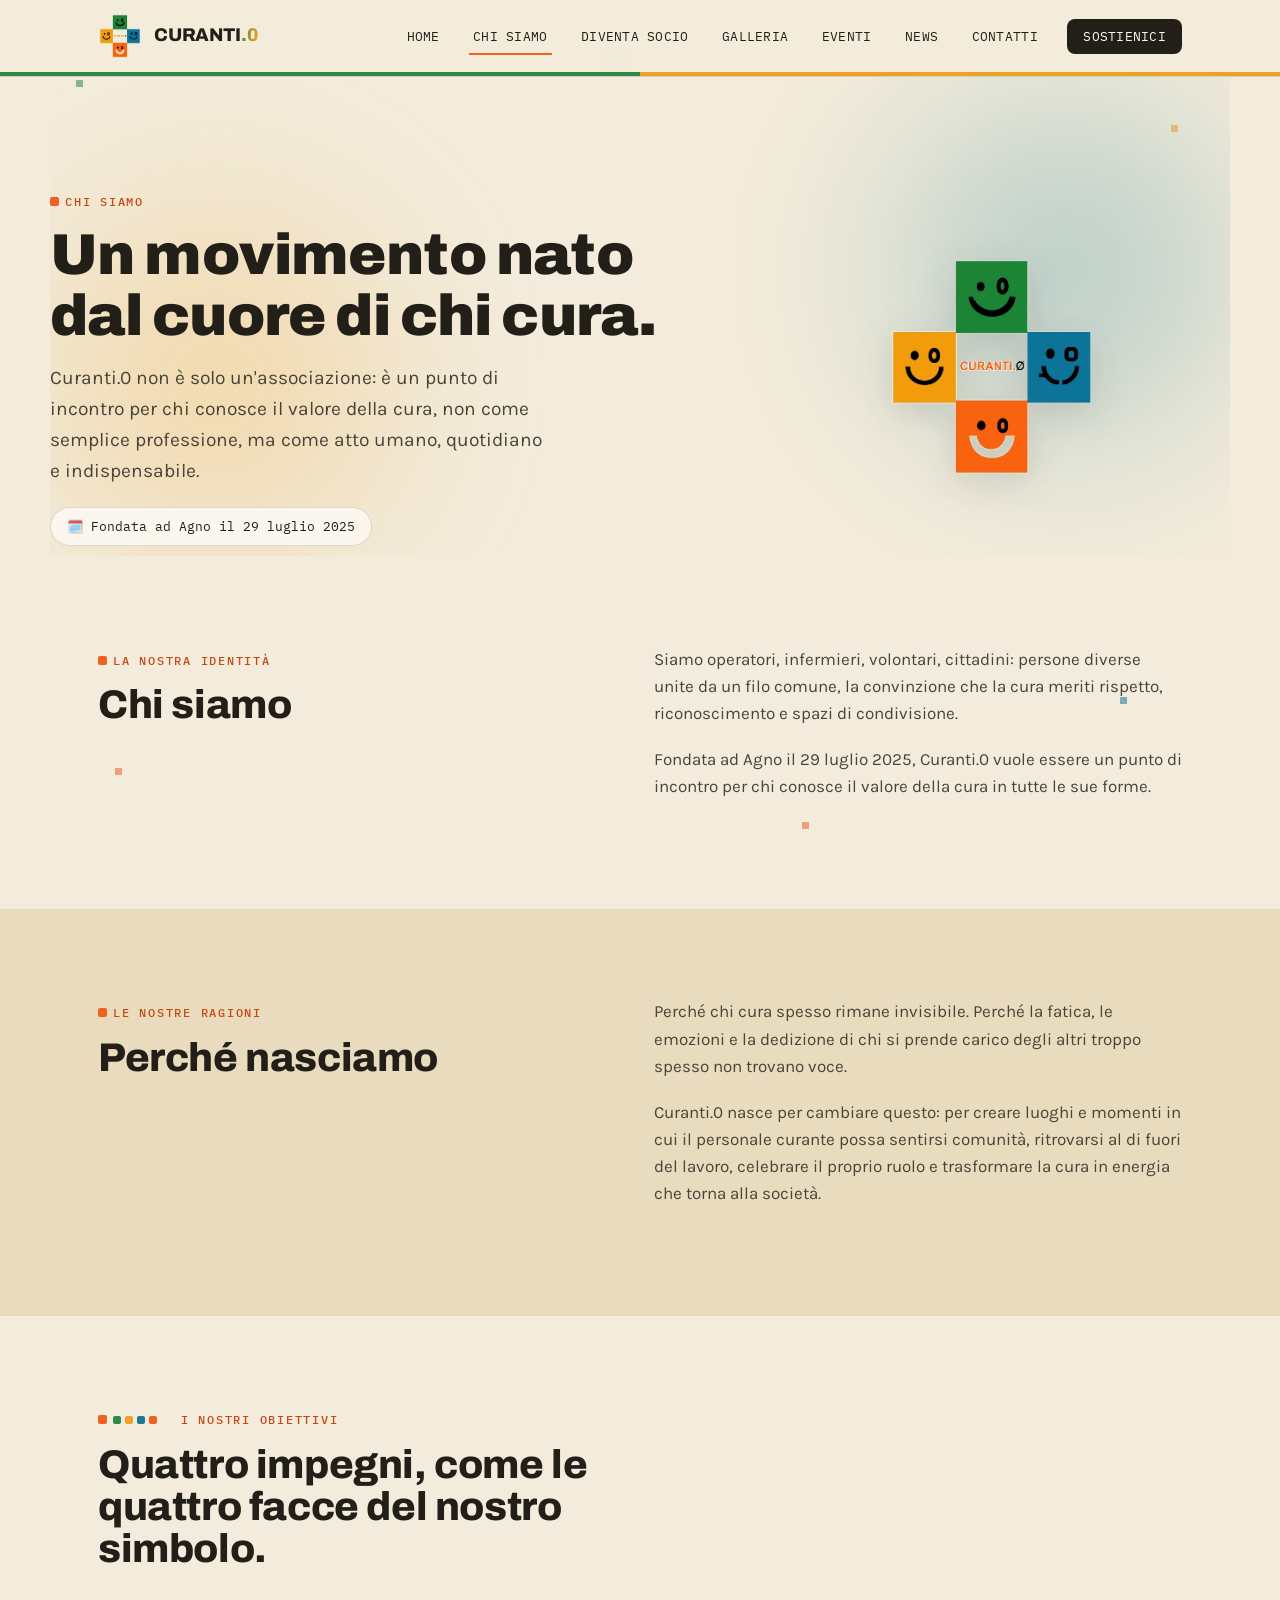
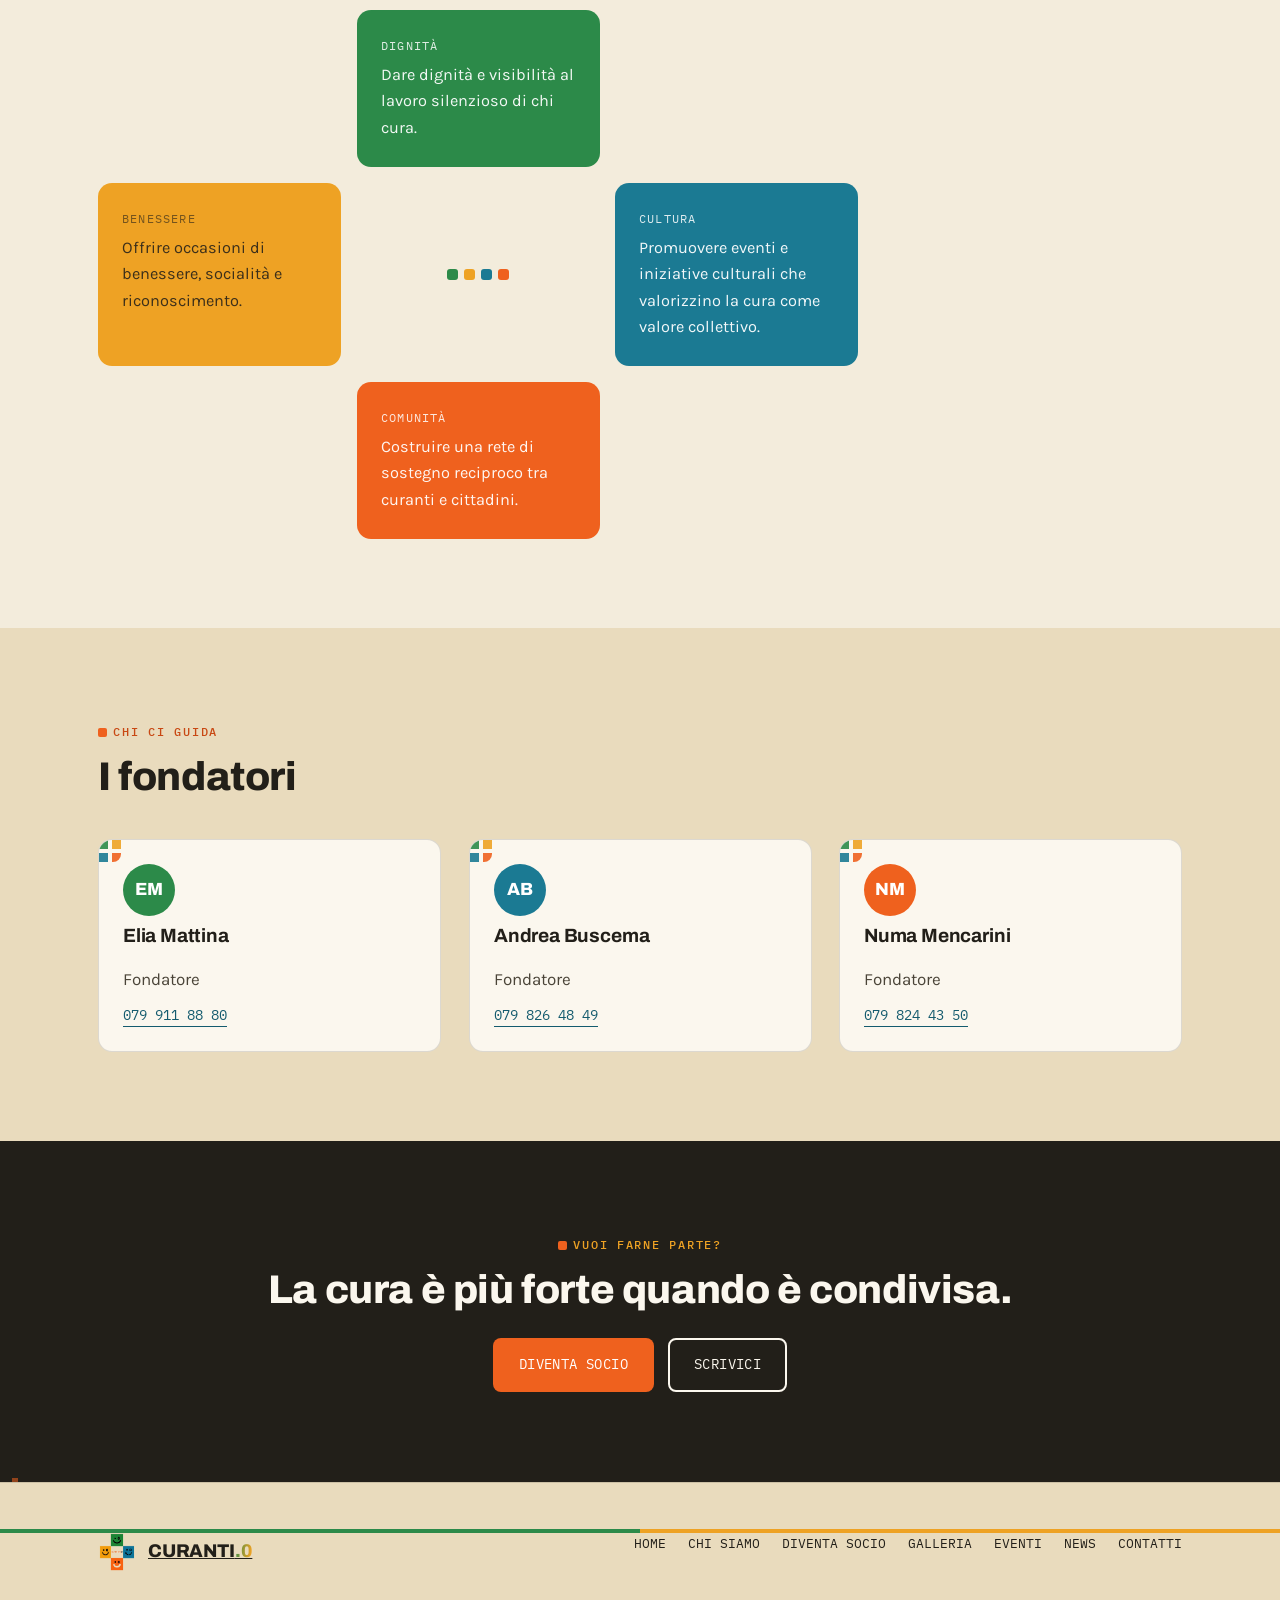
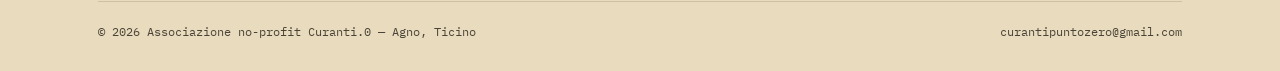
==== commit 5b00b00e: "Aggiungi sezione Eventi con la conferenza 'Chi cura è prezioso' del 20 novembre - Nuova pagina event" ====
--- a/chi-siamo.html
+++ b/chi-siamo.html
@@ -25,6 +25,7 @@
       <li><a href="chi-siamo.html" aria-current="page">Chi siamo</a></li>
       <li><a href="diventa-socio.html">Diventa socio</a></li>
       <li><a href="galleria.html">Galleria</a></li>
+      <li><a href="eventi.html">Eventi</a></li>
       <li><a href="news.html">News</a></li>
       <li><a href="contatti.html">Contatti</a></li>
       <li><a href="diventa-socio.html" class="nav-cta">Sostienici</a></li>
@@ -157,6 +158,7 @@
         <li><a href="chi-siamo.html">Chi siamo</a></li>
         <li><a href="diventa-socio.html">Diventa socio</a></li>
         <li><a href="galleria.html">Galleria</a></li>
+        <li><a href="eventi.html">Eventi</a></li>
         <li><a href="news.html">News</a></li>
         <li><a href="contatti.html">Contatti</a></li>
       </ul>
--- a/style.css
+++ b/style.css
@@ -692,8 +692,8 @@
 .footer-brand{ display: flex; align-items: center; gap: 12px; }
 .footer-brand img{ width: 38px; height: 38px; object-fit: contain; }
 .footer-nav{
-  display: flex;
-  gap: 22px;
+  display: flex; flex-wrap: wrap;
+  gap: 8px 22px;
   list-style: none;
   margin: 0; padding: 0;
   font-family: var(--font-mono);
@@ -910,3 +910,96 @@
   color: transparent;
   animation: grad-shift 7s ease-in-out infinite;
 }
+
+/* ---------------- Eventi ---------------- */
+.event-feature{
+  display: grid;
+  grid-template-columns: 1.15fr .85fr;
+  gap: clamp(24px, 4vw, 56px);
+  align-items: start;
+  background: var(--paper);
+  border: 1px solid var(--line);
+  border-radius: calc(var(--radius) + 6px);
+  padding: clamp(22px, 4vw, 48px);
+  position: relative;
+  overflow: hidden;
+}
+.event-feature::before{
+  content:''; position:absolute; left:0; right:0; top:0; height:8px;
+  background: linear-gradient(90deg, var(--forest) 0 25%, var(--amber) 25% 50%, var(--teal) 50% 75%, var(--vermillion) 75% 100%);
+}
+.event-tag{
+  display:inline-flex; align-items:center; font-family: var(--font-mono); font-size:.78rem;
+  letter-spacing:.14em; text-transform:uppercase; color: var(--teal-deep); margin: 8px 0 1em;
+}
+.event-title{ font-size: clamp(2.4rem, 6vw, 4.4rem); font-weight: 900; color: var(--teal-deep); margin-bottom:.15em; }
+.event-title span{ color: var(--forest); }
+.event-sub{ font-family: var(--font-display); font-size: 1.3rem; font-weight:600; color: var(--ink); }
+.event-facts{ list-style:none; margin: 1.4em 0; padding:0; display:grid; gap:12px; }
+.event-facts li{ display:flex; gap:14px; align-items:center; }
+.event-facts .ico{
+  width:48px; height:48px; flex:none; border-radius:50%; display:grid; place-items:center; font-size:1.3rem;
+}
+.event-facts .f-forest .ico{ background: rgba(44,138,73,.18); }
+.event-facts .f-teal .ico{ background: rgba(27,122,147,.18); }
+.event-facts strong{ display:block; font-family: var(--font-display); font-size:1.15rem; line-height:1.2; }
+.event-facts small{ color: var(--ink-soft); font-size:.95rem; }
+.countdown{ display:flex; gap:10px; flex-wrap:wrap; margin: 1.2em 0 .4em; }
+.countdown div{
+  min-width:74px; text-align:center; background: var(--ink); color: var(--paper);
+  border-radius: var(--radius-sm); padding: 10px 8px;
+}
+.countdown div:nth-child(1){ border-bottom: 4px solid var(--forest); }
+.countdown div:nth-child(2){ border-bottom: 4px solid var(--amber); }
+.countdown div:nth-child(3){ border-bottom: 4px solid var(--teal); }
+.countdown div:nth-child(4){ border-bottom: 4px solid var(--vermillion); }
+.countdown b{ display:block; font-family: var(--font-display); font-size:1.8rem; line-height:1.1; font-variant-numeric: tabular-nums; }
+.countdown span{ font-family: var(--font-mono); font-size:.68rem; letter-spacing:.1em; text-transform:uppercase; opacity:.8; }
+.countdown.done{ display:none; }
+.event-note{ font-size:.92rem; margin-top:1.2em; }
+.event-poster{
+  display:block; border-radius: var(--radius); overflow:hidden; border:1px solid var(--line);
+  box-shadow: 0 18px 40px -18px rgba(34,31,25,.45); transform: rotate(1.2deg);
+  transition: transform .3s ease, box-shadow .3s ease;
+}
+.event-poster:hover{ transform: rotate(0) scale(1.02); box-shadow: 0 26px 50px -18px rgba(34,31,25,.55); }
+.event-poster img{ width:100%; height:auto; }
+.speakers{ margin-top: clamp(36px, 5vw, 64px); }
+.speaker-grid{ display:grid; grid-template-columns: repeat(3, 1fr); gap:18px; }
+.speaker{
+  background: var(--paper); border:1px solid var(--line); border-top:6px solid var(--forest);
+  border-radius: var(--radius); padding: 22px;
+}
+.speaker.c-teal{ border-top-color: var(--teal); }
+.speaker.c-vermillion{ border-top-color: var(--vermillion); }
+.speaker .role{ font-family: var(--font-mono); font-size:.74rem; letter-spacing:.14em; text-transform:uppercase; color: var(--ink-soft); }
+.speaker h3{ margin:.4em 0 .3em; }
+.speaker p{ margin:0; font-size:.98rem; }
+.event-callout{
+  margin-top: 28px; background: var(--forest); color:#fff; border-radius: var(--radius); padding: 26px 30px;
+}
+.event-callout h3{ color:#fff; font-size:1.4rem; margin-bottom:.3em; }
+.event-callout p{ color: rgba(255,255,255,.88); }
+
+/* Banner evento in home */
+.event-banner{ background: var(--teal-deep); color: var(--paper); position:relative; overflow:hidden; }
+.event-banner::after{
+  content:''; position:absolute; left:0; right:0; bottom:0; height:8px;
+  background: linear-gradient(90deg, var(--forest) 0 25%, var(--amber) 25% 50%, var(--teal) 50% 75%, var(--vermillion) 75% 100%);
+}
+.event-banner .eyebrow{ color: var(--amber); }
+.event-banner h2{ color:#fff; }
+.event-banner h2 span{ color: var(--amber); }
+.event-banner p{ color: rgba(251,247,238,.85); }
+.event-banner-grid{ display:grid; grid-template-columns: 1.2fr .8fr; gap: clamp(24px,4vw,56px); align-items:center; padding: clamp(40px,6vw,72px) 0; }
+.event-banner .poster-mini{ border-radius: var(--radius); overflow:hidden; max-width:320px; margin-left:auto; transform: rotate(2deg); box-shadow: 0 20px 40px -16px rgba(0,0,0,.5); transition: transform .3s ease; }
+.event-banner .poster-mini:hover{ transform: rotate(0); }
+.event-banner .btn-ghost{ border-color: var(--paper); color: var(--paper); }
+.event-banner .btn-ghost:hover{ background: var(--paper); color: var(--ink); }
+
+@media (max-width: 860px){
+  .event-feature, .event-banner-grid{ grid-template-columns: 1fr; }
+  .speaker-grid{ grid-template-columns: 1fr; }
+  .event-poster{ transform:none; }
+  .event-banner .poster-mini{ margin: 0 auto; transform:none; }
+}
